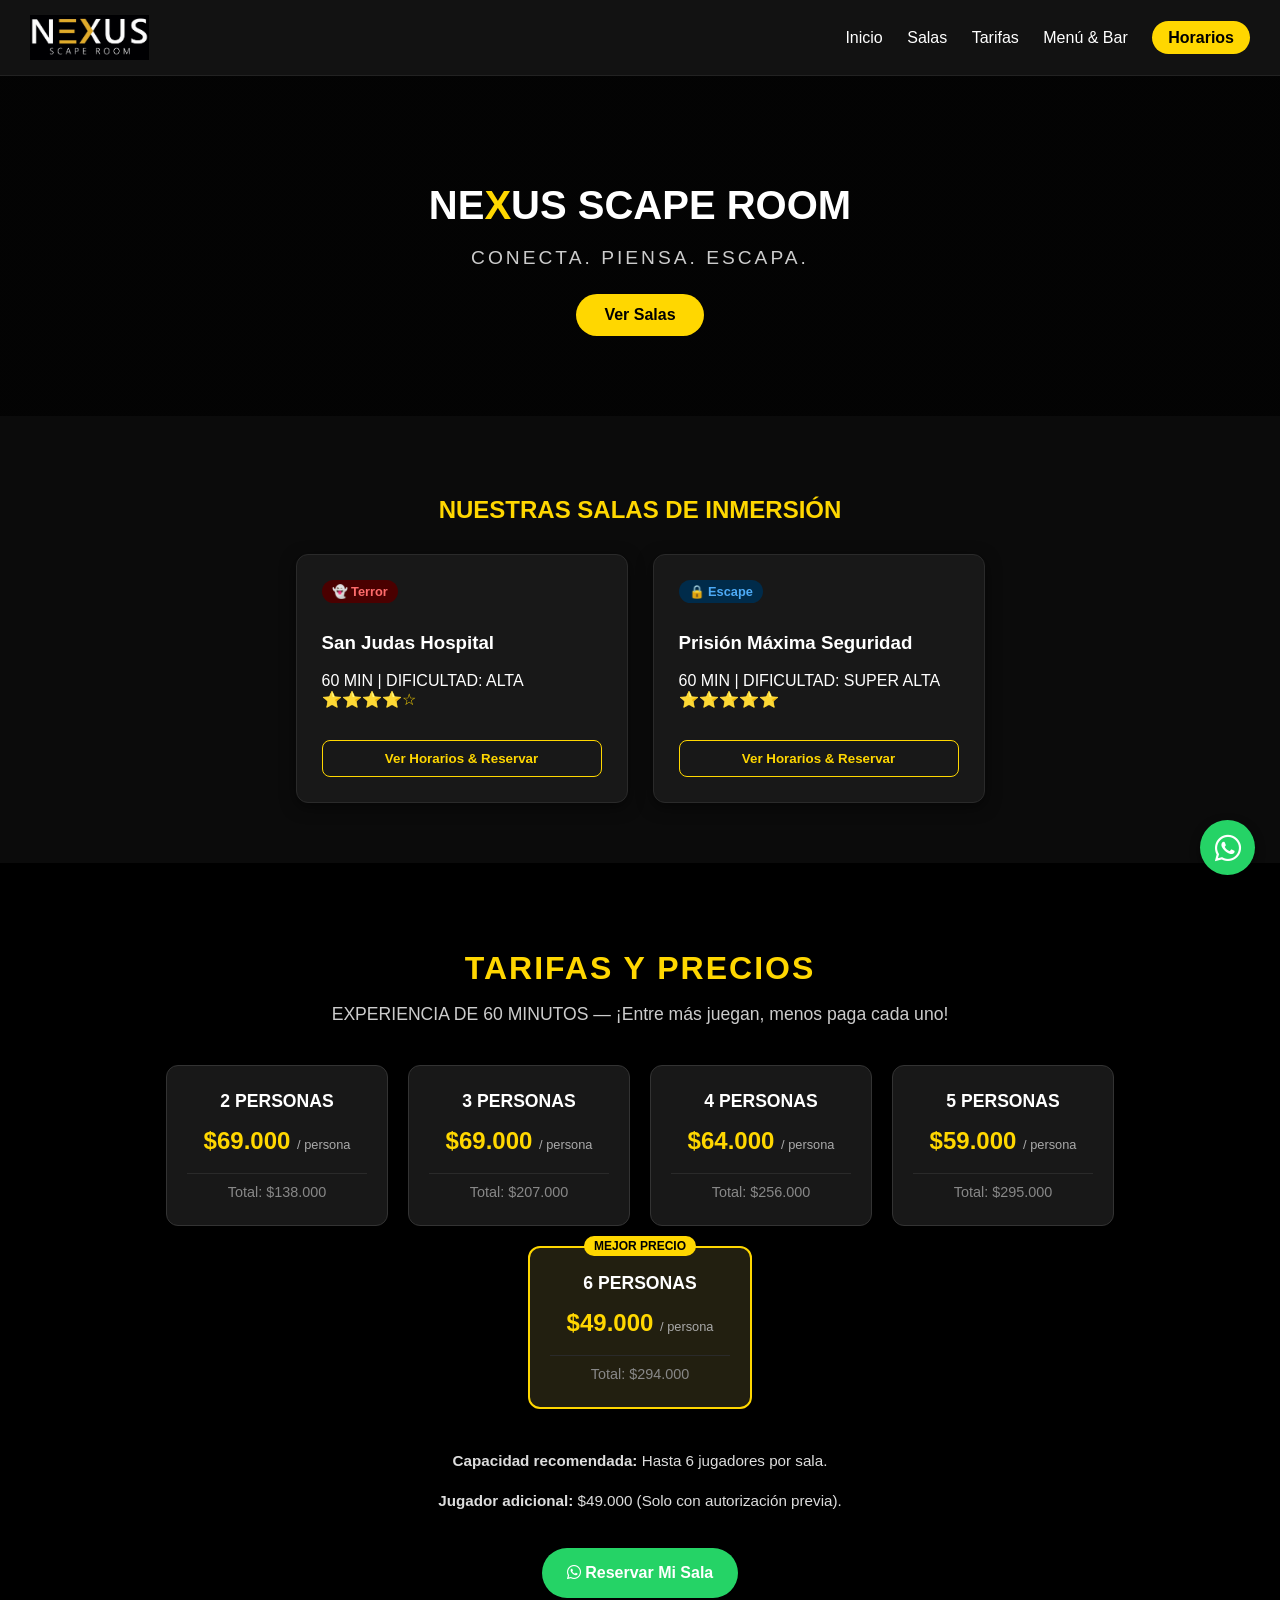
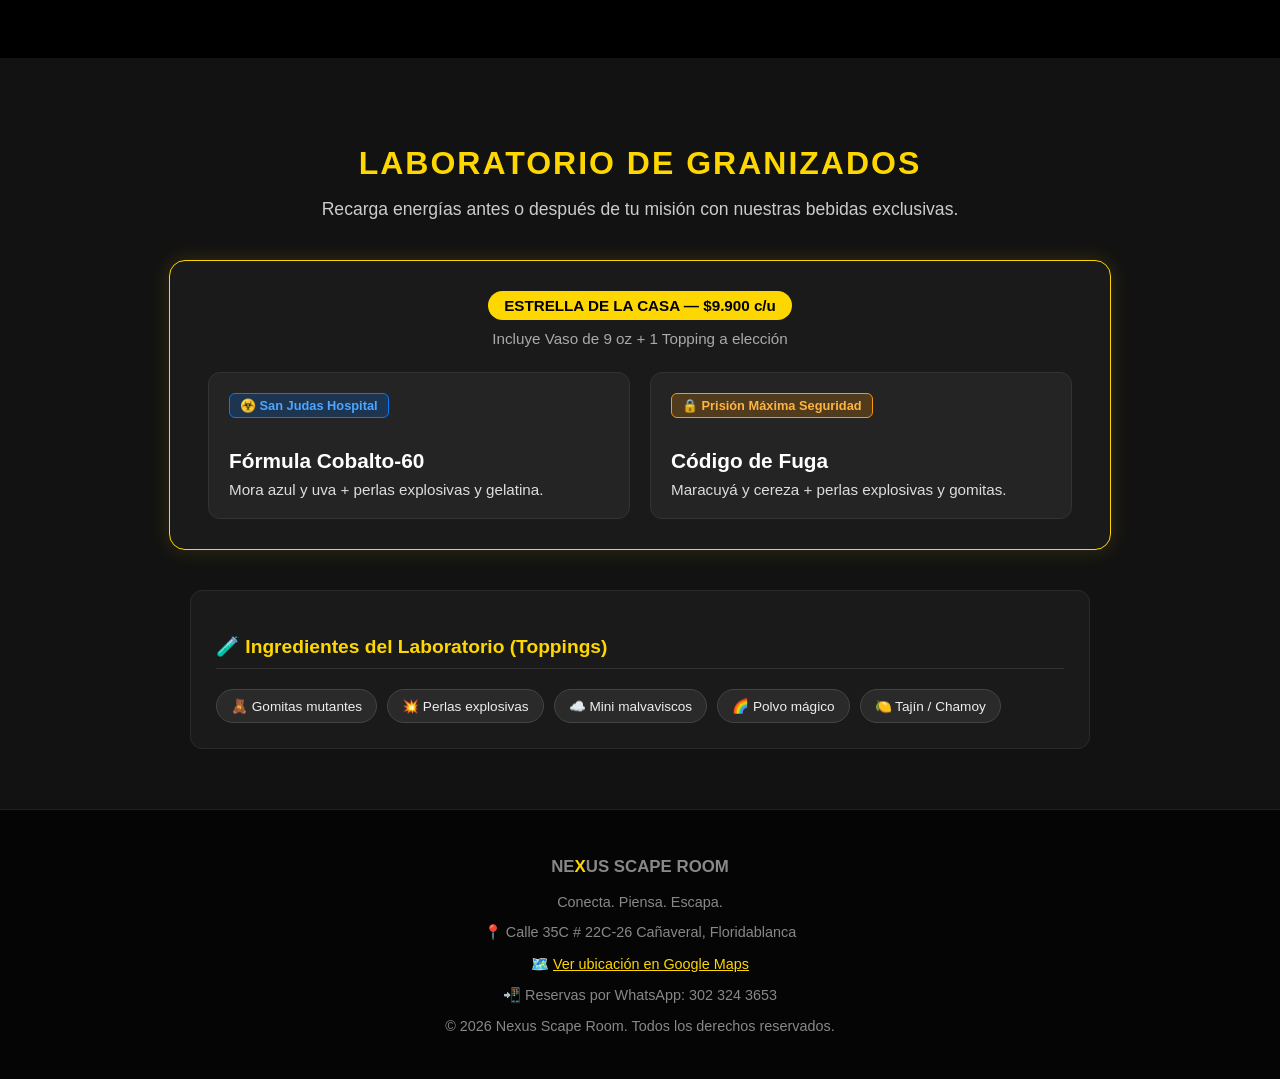
==== index.html @ a8952c02 "Update index.html" ====
<!DOCTYPE html>
<html lang="es">
<head>
    <meta charset="UTF-8">
    <meta name="viewport" content="width=device-width, initial-scale=1.0">
    <title>NEXUS SCAPE ROOM</title>
    <link rel="stylesheet" href="style.css">
    <!-- Cargar íconos de Font Awesome -->
    <link rel="stylesheet" href="https://cdnjs.cloudflare.com/ajax/libs/font-awesome/6.4.0/css/all.min.css">
</head>
<body>

 <!-- Menú superior -->
    <header class="navbar">
        <div class="logo">
            <img src="logo.jpeg" alt="Nexus Scape Room" style="height: 45px; vertical-align: middle;">
        </div>
        <nav>
        <nav>
            <a href="#">Inicio</a>
            <a href="#salas">Salas</a>
            <a href="#tarifas">Tarifas</a>
            <a href="#bar">Menú & Bar</a>
            <a href="#" class="btn-reserva" id="open-schedules-btn">Horarios</a>
        </nav>
    </header>

    <!-- Banner Principal (Hero) -->
    <main class="hero">
        <h1>NE<span class="gold">X</span>US SCAPE ROOM</h1>
        <p>CONECTA. PIENSA. ESCAPA.</p>
        <button id="hero-btn">Ver Salas</button>
    </main>

    <!-- 1. SECCIÓN DE SALAS DE ESCAPE -->
    <section class="rooms-section" id="salas">
        <h2>NUESTRAS SALAS DE INMERSIÓN</h2>
        <div class="rooms-grid">
            <div class="room-card">
                <span class="room-tag terror">👻 Terror</span>
                <h3>San Judas Hospital</h3>
                <p>60 MIN | DIFICULTAD: ALTA <span style="color: #FFD700;">⭐⭐⭐⭐☆</span></p>
                <button class="btn-card open-modal">Ver Horarios & Reservar</button>
            </div>
            <div class="room-card">
                <span class="room-tag bank">🔒 Escape</span>
                <h3>Prisión Máxima Seguridad</h3>
                <p>60 MIN | DIFICULTAD: SUPER ALTA <span style="color: #FFD700;">⭐⭐⭐⭐⭐</span></p>
                <button class="btn-card open-modal">Ver Horarios & Reservar</button>
            </div>
        </div>
    </section>

    <!-- 2. SECCIÓN TARIFAS EN CUADROS -->
    <section class="pricing-section" id="tarifas">
        <h2>TARIFAS Y PRECIOS</h2>
        <p class="section-subtitle">EXPERIENCIA DE 60 MINUTOS — ¡Entre más juegan, menos paga cada uno!</p>

        <div class="pricing-container">
            <div class="pricing-card">
                <div class="pricing-group">2 PERSONAS</div>
                <div class="pricing-price">$69.000 <small>/ persona</small></div>
                <div class="pricing-total">Total: $138.000</div>
            </div>
            <div class="pricing-card">
                <div class="pricing-group">3 PERSONAS</div>
                <div class="pricing-price">$69.000 <small>/ persona</small></div>
                <div class="pricing-total">Total: $207.000</div>
            </div>
            <div class="pricing-card">
                <div class="pricing-group">4 PERSONAS</div>
                <div class="pricing-price">$64.000 <small>/ persona</small></div>
                <div class="pricing-total">Total: $256.000</div>
            </div>
            <div class="pricing-card">
                <div class="pricing-group">5 PERSONAS</div>
                <div class="pricing-price">$59.000 <small>/ persona</small></div>
                <div class="pricing-total">Total: $295.000</div>
            </div>
            <div class="pricing-card featured">
                <span class="best-price-badge">MEJOR PRECIO</span>
                <div class="pricing-group">6 PERSONAS</div>
                <div class="pricing-price">$49.000 <small>/ persona</small></div>
                <div class="pricing-total">Total: $294.000</div>
            </div>
        </div>

        <div class="pricing-note">
            <p><strong>Capacidad recomendada:</strong> Hasta 6 jugadores por sala.</p>
            <p><strong>Jugador adicional:</strong> $49.000 (Solo con autorización previa).</p>
            <a href="https://wa.me/573023243653?text=¡Hola!%20Quiero%20consultar%20disponibilidad%20para%20reservar%20una%20sala." class="btn-reserva-directa" target="_blank">
                <i class="fa-brands fa-whatsapp"></i> Reservar Mi Sala
            </a>
        </div>
    </section>

    <!-- 3. SECCIÓN LABORATORIO DE GRANIZADOS -->
    <section id="bar" class="bar-section">
        <h2>LABORATORIO DE GRANIZADOS</h2>
        <p class="bar-subtitle">Recarga energías antes o después de tu misión con nuestras bebidas exclusivas.</p>

        <div class="slushie-highlight">
            <span class="badge">ESTRELLA DE LA CASA — $9.900 c/u</span>
            <p class="slushie-info">Incluye Vaso de 9 oz + 1 Topping a elección</p>

            <div class="slushie-grid">
                <div class="slushie-card">
                    <span class="slushie-tag cobalto">☣️ San Judas Hospital</span>
                    <h3>Fórmula Cobalto-60</h3>
                    <p class="slushie-flavor">Mora azul y uva + perlas explosivas y gelatina.</p>
                </div>
                <div class="slushie-card">
                    <span class="slushie-tag fuga">🔒 Prisión Máxima Seguridad</span>
                    <h3>Código de Fuga</h3>
                    <p class="slushie-flavor">Maracuyá y cereza + perlas explosivas y gomitas.</p>
                </div>
            </div>
        </div>

        <div class="bar-grid">
            <div class="menu-card">
                <h3>🧪 Ingredientes del Laboratorio (Toppings)</h3>
                <div class="toppings-tags">
                    <span>🧸 Gomitas mutantes</span>
                    <span>💥 Perlas explosivas</span>
                    <span>☁️ Mini malvaviscos</span>
                    <span>🌈 Polvo mágico</span>
                    <span>🍋 Tajín / Chamoy</span>
                </div>
            </div>
        </div>
    </section>

    <!-- Pie de página -->
    <footer class="footer">
        <div class="footer-content">
            <h3>NE<span class="gold">X</span>US SCAPE ROOM</h3>
            <p>Conecta. Piensa. Escapa.</p>
            <div class="footer-info">
                <p>📍 Calle 35C # 22C-26 Cañaveral, Floridablanca</p>
                <p>🗺️ <a href="https://maps.google.com/?q=Calle+35C+%23+22C-26+Cañaveral+Floridablanca" target="_blank" style="color: #FFD700; text-decoration: underline;">Ver ubicación en Google Maps</a></p>
                <p>📲 Reservas por WhatsApp: 302 324 3653</p>
            </div>
            <p class="copyright">&copy; 2026 Nexus Scape Room. Todos los derechos reservados.</p>
        </div>
    </footer>

    <!-- Ventana Flotante (Modal de Horarios) -->
    <div class="modal-overlay" id="schedules-modal">
        <div class="modal-container">
            <button class="modal-close" id="close-modal-btn">&times;</button>
            <h2>⏰ HORARIOS Y RESERVAS</h2>
            <p class="modal-subtitle">Reserva tu turno previa disponibilidad (Llega 15 min antes)</p>

            <div class="customer-service-box">
                <h4>💬 Horario de Atención en WhatsApp y Redes (Para Agendar)</h4>
                <p><strong>Lunes a Viernes:</strong> 8:00 a.m. - 12:00 p.m. | 2:00 p.m. - 6:00 p.m.</p>
                <p><strong>Sábados:</strong> 9:00 a.m. - 2:00 p.m.</p>
            </div>

            <h3 class="game-schedules-title">🎮 Franjas de Juego Disponibles</h3>
            <div class="schedules-grid">
                <div class="day-card">
                    <h4>Viernes</h4>
                    <ul>
                        <li>2:00 P. M.</li>
                        <li>3:30 P. M.</li>
                        <li>5:00 P. M.</li>
                        <li>6:30 P. M.</li>
                        <li>8:00 P. M.</li>
                    </ul>
                </div>

                <div class="day-card highlight-day">
                    <h4>Sábados, Domingos y Festivos</h4>
                    <ul>
                        <li>10:00 A. M.</li>
                        <li>11:30 A. M.</li>
                        <li>1:00 P. M.</li>
                        <li>2:30 P. M.</li>
                        <li>4:00 P. M.</li>
                        <li>5:30 P. M.</li>
                        <li>7:00 P. M.</li>
                        <li>8:30 P. M.</li>
                    </ul>
                </div>
            </div>

            <a href="https://wa.me/573023243653?text=¡Hola!%20Quiero%20consultar%20disponibilidad%20para%20reservar%20un%20horario%20en%20Nexus%20Scape%20Room." 
               class="modal-btn-whatsapp" target="_blank">
                <i class="fa-brands fa-whatsapp"></i> Reservar Turno por WhatsApp
            </a>
        </div>
    </div>

    <!-- Botón Flotante de WhatsApp -->
    <a href="https://wa.me/573023243653?text=¡Hola!%20Quiero%20más%20información%20para%20reservar%20una%20sala%20en%20Nexus%20Scape%20Room." 
       class="whatsapp-btn" 
       target="_blank" 
       rel="noopener noreferrer"
       title="¡Contáctanos por WhatsApp!">
        <i class="fa-brands fa-whatsapp"></i>
    </a>

    <!-- Lógica de interacciones -->
    <script>
        document.addEventListener('DOMContentLoaded', function() {
            var modal = document.getElementById('schedules-modal');
            var openBtn = document.getElementById('open-schedules-btn');
            var heroBtn = document.getElementById('hero-btn');
            var closeBtn = document.getElementById('close-modal-btn');
            var roomButtons = document.querySelectorAll('.open-modal');

            if (openBtn) {
                openBtn.addEventListener('click', function(e) {
                    e.preventDefault();
                    modal.classList.add('active');
                });
            }

            roomButtons.forEach(function(btn) {
                btn.addEventListener('click', function(e) {
                    e.preventDefault();
                    modal.classList.add('active');
                });
            });

            if (heroBtn) {
                heroBtn.addEventListener('click', function() {
                    var roomsSection = document.getElementById('salas');
                    if (roomsSection) {
                        roomsSection.scrollIntoView({ behavior: 'smooth' });
                    }
                });
            }

            if (closeBtn) {
                closeBtn.addEventListener('click', function() {
                    modal.classList.remove('active');
                });
            }

            window.addEventListener('click', function(e) {
                if (e.target === modal) {
                    modal.classList.remove('active');
                }
            });
        });
    </script>
</body>
</html>
---- style.css ----
/* ==========================================
   ESTILOS GENERALES Y NAVEGACIÓN
   ========================================== */
body {
    margin: 0;
    font-family: 'Segoe UI', Tahoma, Geneva, Verdana, sans-serif;
    background-color: #0b0b0b;
    color: #ffffff;
}

.navbar {
    display: flex;
    justify-content: space-between;
    align-items: center;
    padding: 15px 30px;
    background-color: #121212;
    border-bottom: 1px solid #222222;
}

.logo {
    font-size: 1.5rem;
    font-weight: bold;
    letter-spacing: 2px;
}

.gold {
    color: #FFD700;
}

.navbar nav a {
    color: #ffffff;
    text-decoration: none;
    margin-left: 20px;
    font-weight: 500;
    transition: color 0.3s;
}

.navbar nav a:hover {
    color: #FFD700;
}

.btn-reserva {
    background-color: #FFD700;
    color: #000000 !important;
    padding: 8px 16px;
    border-radius: 20px;
    font-weight: bold !important;
}

.hero {
    text-align: center;
    padding: 80px 20px;
    background: linear-gradient(rgba(0,0,0,0.8), rgba(0,0,0,0.8)), #111111;
}

.hero h1 {
    font-size: 2.5rem;
    margin-bottom: 10px;
}

.hero p {
    font-size: 1.2rem;
    color: #cccccc;
    letter-spacing: 3px;
    margin-bottom: 25px;
}

.hero button {
    background-color: #FFD700;
    color: #000;
    border: none;
    padding: 12px 28px;
    font-size: 1rem;
    font-weight: bold;
    border-radius: 25px;
    cursor: pointer;
}

/* ==========================================
   ESTILOS SECCIÓN SALAS
   ========================================== */
.rooms-section {
    padding: 60px 20px;
    text-align: center;
    background-color: #0b0b0b;
}

.rooms-section h2 {
    color: #FFD700;
    margin-bottom: 30px;
}

.rooms-grid {
    display: flex;
    flex-wrap: wrap;
    justify-content: center;
    gap: 25px;
}

.room-card {
    background: #181818;
    border: 1px solid #2a2a2a;
    border-radius: 12px;
    padding: 25px;
    width: 280px;
    text-align: left;
    box-shadow: 0 4px 15px rgba(0,0,0,0.5);
}

.room-tag {
    display: inline-block;
    padding: 4px 10px;
    border-radius: 12px;
    font-size: 0.8rem;
    font-weight: bold;
    margin-bottom: 10px;
}

.room-tag.terror { background: #4a0000; color: #ff6b6b; }
.room-tag.bank { background: #002b4a; color: #4dabf7; }

.btn-card {
    background: transparent;
    border: 1px solid #FFD700;
    color: #FFD700;
    width: 100%;
    padding: 10px;
    border-radius: 8px;
    cursor: pointer;
    font-weight: bold;
    margin-top: 15px;
}

.btn-card:hover {
    background: #FFD700;
    color: #000;
}

/* ==========================================
   ESTILOS SECCIÓN TARIFAS Y PRECIOS
   ========================================== */
.pricing-section {
    padding: 60px 20px;
    background-color: #000000;
    text-align: center;
    color: #ffffff;
}

.pricing-section h2 {
    font-size: 2rem;
    color: #FFD700;
    margin-bottom: 10px;
    letter-spacing: 2px;
}

.section-subtitle {
    font-size: 1.1rem;
    color: #cccccc;
    margin-bottom: 40px;
}

.pricing-container {
    display: flex;
    flex-wrap: wrap;
    justify-content: center;
    gap: 20px;
    max-width: 1100px;
    margin: 0 auto;
}

.pricing-card {
    background: #181818;
    border: 1px solid #333333;
    border-radius: 12px;
    padding: 25px 20px;
    width: 180px;
    box-shadow: 0 4px 15px rgba(0,0,0,0.5);
    transition: transform 0.3s ease, border-color 0.3s ease;
    display: flex;
    flex-direction: column;
    justify-content: space-between;
    position: relative;
}

.pricing-card:hover {
    transform: translateY(-5px);
    border-color: #FFD700;
}

.pricing-card.featured {
    border: 2px solid #FFD700;
    background: #221f10;
}

.best-price-badge {
    position: absolute;
    top: -12px;
    left: 50%;
    transform: translateX(-50%);
    background: #FFD700;
    color: #000000;
    font-size: 0.75rem;
    font-weight: bold;
    padding: 3px 10px;
    border-radius: 20px;
    text-transform: uppercase;
    white-space: nowrap;
}

.pricing-group {
    font-size: 1.1rem;
    font-weight: bold;
    color: #ffffff;
    margin-bottom: 15px;
}

.pricing-price {
    font-size: 1.5rem;
    font-weight: bold;
    color: #FFD700;
    margin-bottom: 8px;
}

.pricing-price small {
    font-size: 0.8rem;
    color: #aaaaaa;
    font-weight: normal;
}

.pricing-total {
    font-size: 0.9rem;
    color: #888888;
    border-top: 1px solid #2a2a2a;
    padding-top: 10px;
    margin-top: 10px;
}

.pricing-note {
    margin-top: 40px;
    font-size: 0.95rem;
    color: #dddddd;
    line-height: 1.6;
}

.btn-reserva-directa {
    display: inline-block;
    margin-top: 20px;
    background-color: #25D366;
    color: #ffffff;
    padding: 12px 25px;
    border-radius: 30px;
    text-decoration: none;
    font-weight: bold;
    font-size: 1rem;
}

/* ==========================================
   ESTILOS MENÚ Y BAR (SOLO GRANIZADOS)
   ========================================== */
.bar-section {
    padding: 60px 20px;
    background-color: #121212;
    text-align: center;
    color: #ffffff;
}

.bar-section h2 {
    font-size: 2rem;
    color: #FFD700;
    margin-bottom: 10px;
    letter-spacing: 2px;
}

.bar-subtitle {
    font-size: 1.1rem;
    color: #cccccc;
    margin-bottom: 40px;
}

.slushie-highlight {
    background: #1a1a1a;
    border: 1px solid #FFD700;
    border-radius: 16px;
    padding: 30px 20px;
    max-width: 900px;
    margin: 0 auto 40px auto;
    box-shadow: 0 0 20px rgba(255, 215, 0, 0.15);
}

.slushie-highlight .badge {
    background-color: #FFD700;
    color: #000000;
    font-weight: bold;
    padding: 6px 16px;
    border-radius: 20px;
    font-size: 0.95rem;
    display: inline-block;
}

.slushie-info {
    color: #aaaaaa;
    margin: 10px 0 25px 0;
    font-size: 0.95rem;
}

.slushie-grid {
    display: flex;
    flex-wrap: wrap;
    justify-content: center;
    gap: 20px;
}

.slushie-card {
    background: #242424;
    border: 1px solid #333333;
    border-radius: 12px;
    padding: 20px;
    flex: 1 1 280px;
    max-width: 380px;
    text-align: left;
}

.slushie-tag {
    display: inline-block;
    padding: 4px 10px;
    border-radius: 6px;
    font-size: 0.8rem;
    font-weight: bold;
    margin-bottom: 10px;
}

.slushie-tag.cobalto {
    background-color: rgba(0, 122, 255, 0.2);
    color: #4da6ff;
    border: 1px solid #007aff;
}

.slushie-tag.fuga {
    background-color: rgba(255, 149, 0, 0.2);
    color: #ffb340;
    border: 1px solid #ff9500;
}

.slushie-card h3 {
    color: #ffffff;
    font-size: 1.3rem;
    margin-bottom: 8px;
}

.slushie-flavor {
    color: #dddddd;
    font-size: 0.95rem;
    margin: 0;
}

.bar-grid {
    display: flex;
    flex-wrap: wrap;
    justify-content: center;
    gap: 25px;
    max-width: 900px;
    margin: 0 auto;
}

.menu-card {
    background: #1a1a1a;
    border: 1px solid #2a2a2a;
    border-radius: 12px;
    padding: 25px;
    flex: 1 1 380px;
    text-align: left;
}

.menu-card h3 {
    color: #FFD700;
    font-size: 1.2rem;
    margin-bottom: 20px;
    border-bottom: 1px solid #333333;
    padding-bottom: 10px;
}

.toppings-tags {
    display: flex;
    flex-wrap: wrap;
    gap: 10px;
}

.toppings-tags span {
    background: #2a2a2a;
    border: 1px solid #444444;
    color: #eeeeee;
    padding: 8px 14px;
    border-radius: 20px;
    font-size: 0.85rem;
}

/* ==========================================
   MODAL, WHATSAPP Y FOOTER
   ========================================== */
.whatsapp-btn {
    position: fixed;
    bottom: 25px;
    right: 25px;
    background-color: #25D366;
    color: white;
    width: 55px;
    height: 55px;
    border-radius: 50%;
    display: flex;
    align-items: center;
    justify-content: center;
    font-size: 30px;
    box-shadow: 0 4px 10px rgba(0,0,0,0.5);
    text-decoration: none;
    z-index: 99;
}

.modal-overlay {
    position: fixed;
    top: 0; left: 0; width: 100%; height: 100%;
    background: rgba(0,0,0,0.85);
    display: none;
    justify-content: center;
    align-items: center;
    z-index: 1000;
}

.modal-overlay.active { display: flex; }

.modal-container {
    background: #181818;
    border: 1px solid #FFD700;
    border-radius: 16px;
    padding: 30px;
    max-width: 600px;
    width: 90%;
    position: relative;
    max-height: 85vh;
    overflow-y: auto;
    color: #ffffff;
}

.modal-close {
    position: absolute;
    top: 15px; right: 20px;
    background: none; border: none;
    color: white; font-size: 28px; cursor: pointer;
}

.customer-service-box {
    background: #222;
    padding: 15px;
    border-radius: 8px;
    margin: 15px 0;
    text-align: left;
    font-size: 0.9rem;
}

.schedules-grid {
    display: flex;
    gap: 15px;
    flex-wrap: wrap;
    margin: 20px 0;
}

.day-card {
    background: #222;
    padding: 15px;
    border-radius: 8px;
    flex: 1 1 200px;
    text-align: left;
}

.day-card.highlight-day { border: 1px solid #FFD700; }
.day-card ul { list-style: none; padding: 0; }
.day-card ul li { padding: 4px 0; border-bottom: 1px solid #333; font-size: 0.9rem; }

.modal-btn-whatsapp {
    display: block;
    background: #25D366;
    color: white;
    text-align: center;
    padding: 12px;
    border-radius: 25px;
    text-decoration: none;
    font-weight: bold;
    margin-top: 20px;
}

.footer {
    padding: 30px 20px;
    background: #050505;
    text-align: center;
    border-top: 1px solid #1f1f1f;
    font-size: 0.9rem;
    color: #888888;
}
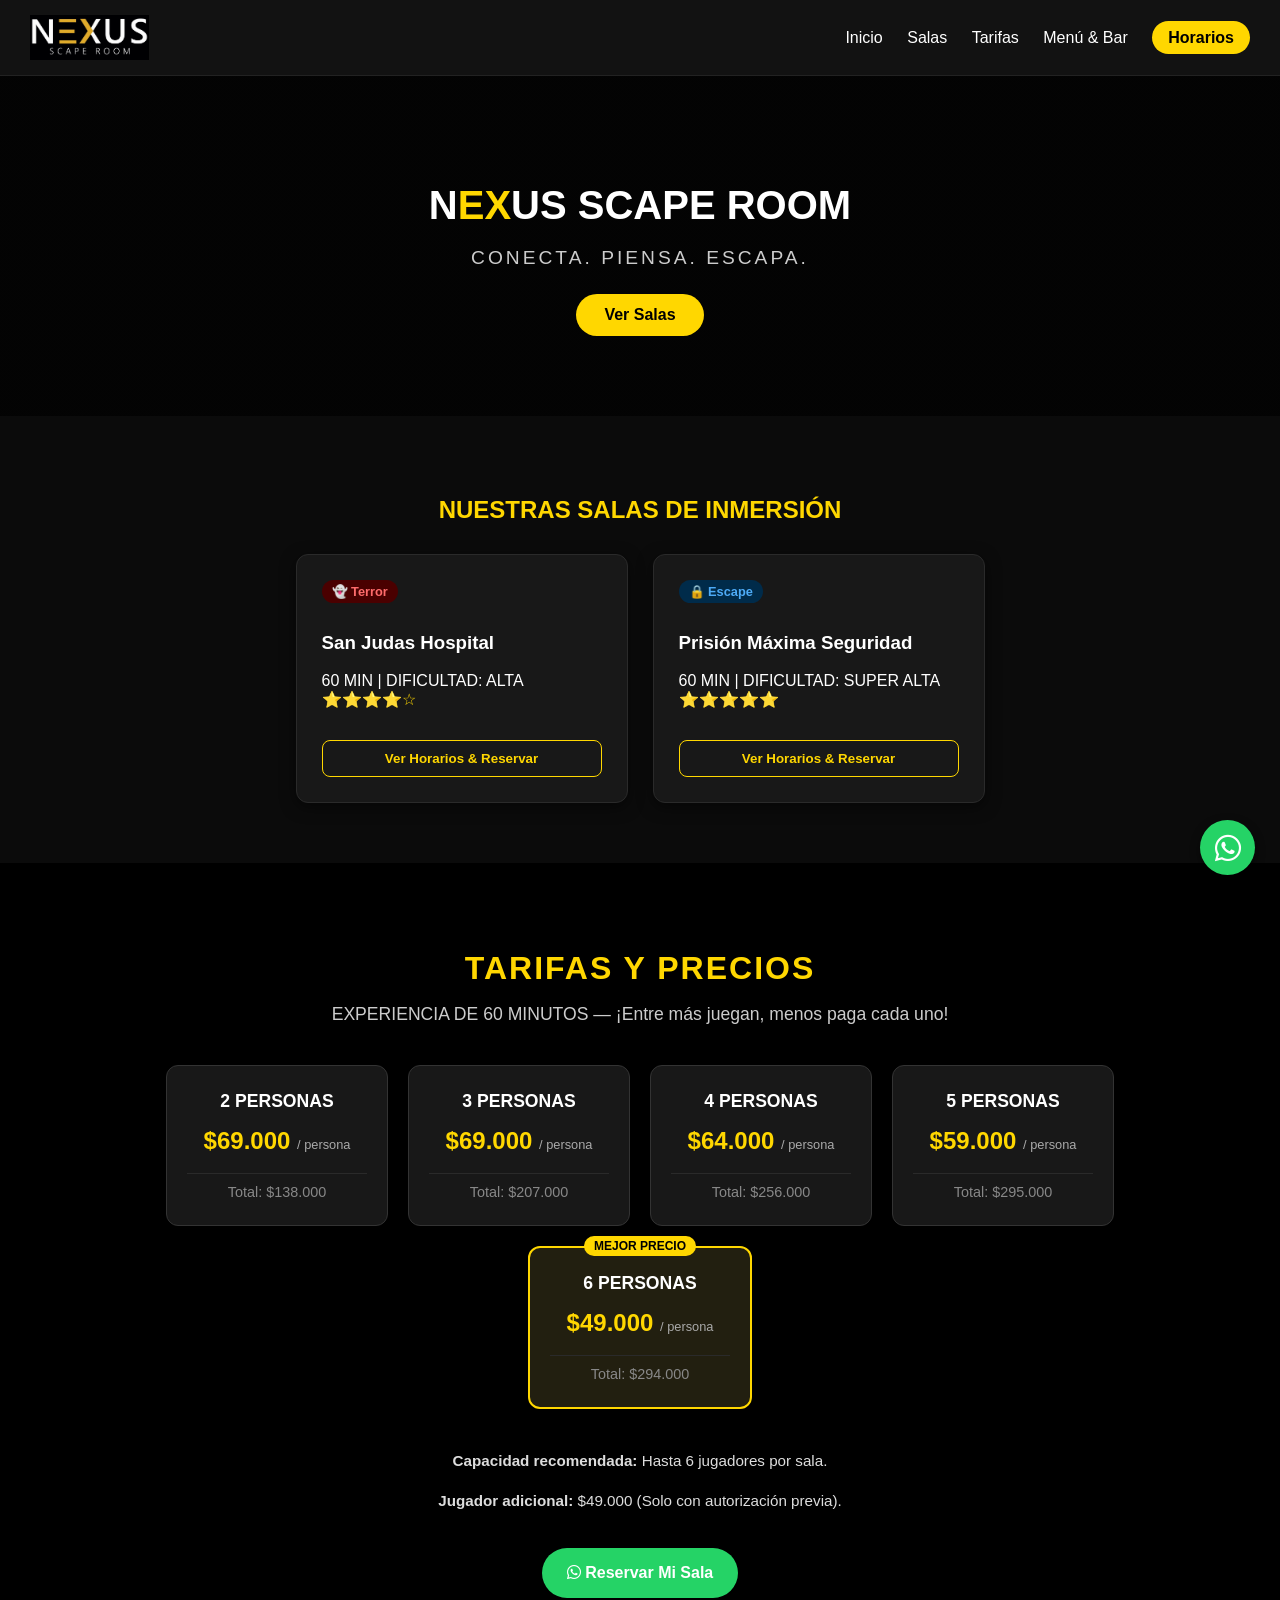
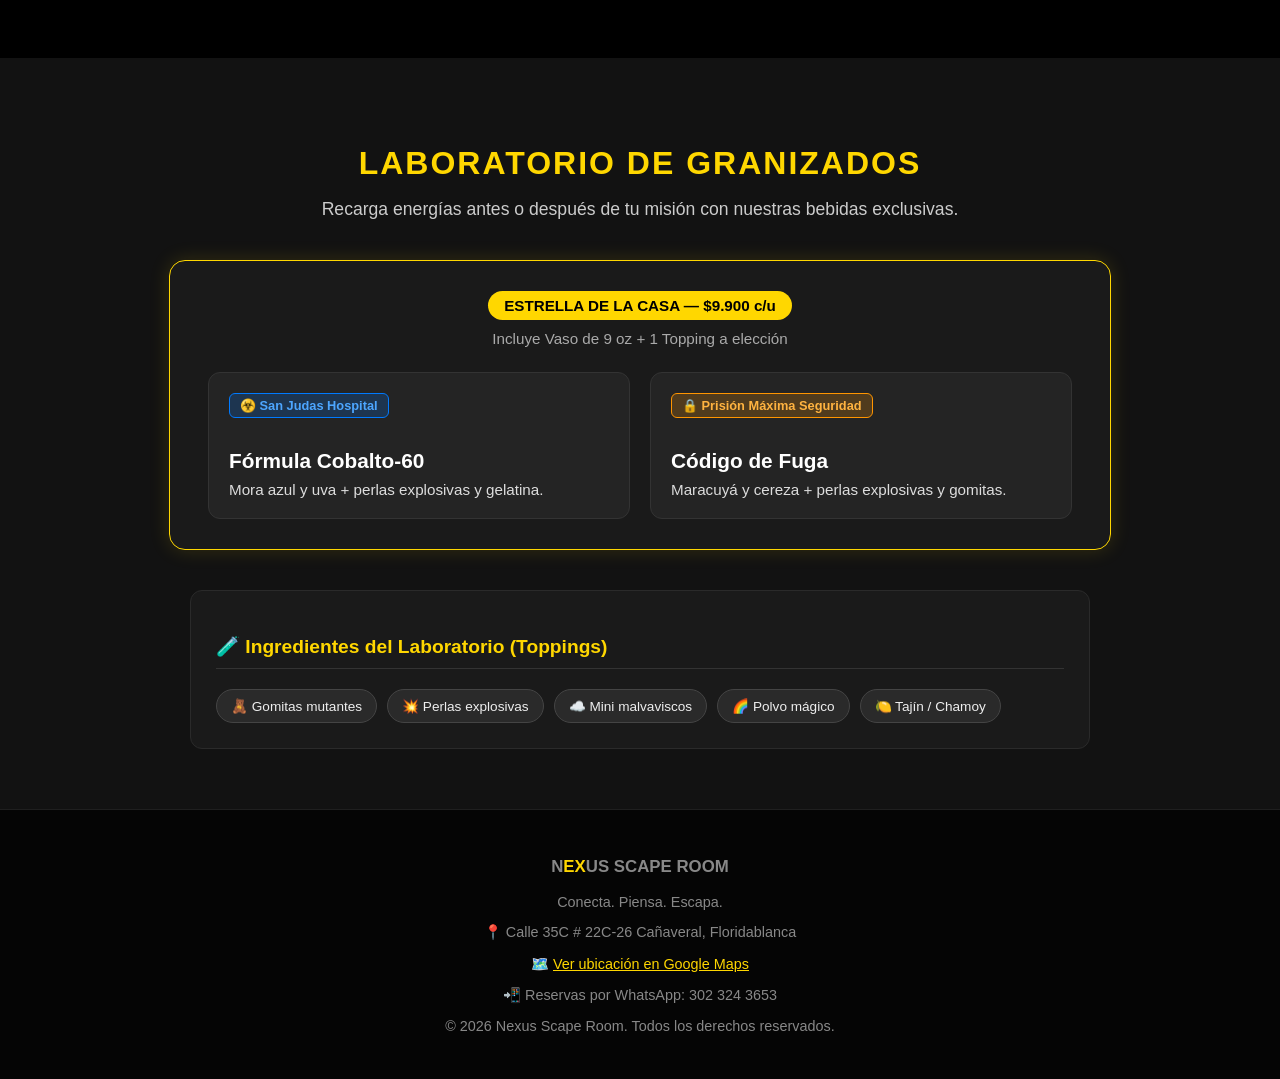
==== commit 27012089: "Update index.html" ====
--- a/index.html
+++ b/index.html
@@ -10,12 +10,11 @@
 </head>
 <body>
 
- <!-- Menú superior -->
+    <!-- Menú superior -->
     <header class="navbar">
         <div class="logo">
             <img src="logo.jpeg" alt="Nexus Scape Room" style="height: 45px; vertical-align: middle;">
         </div>
-        <nav>
         <nav>
             <a href="#">Inicio</a>
             <a href="#salas">Salas</a>
@@ -27,7 +26,7 @@
 
     <!-- Banner Principal (Hero) -->
     <main class="hero">
-        <h1>NE<span class="gold">X</span>US SCAPE ROOM</h1>
+        <h1>N<span class="gold">EX</span>US SCAPE ROOM</h1>
         <p>CONECTA. PIENSA. ESCAPA.</p>
         <button id="hero-btn">Ver Salas</button>
     </main>
@@ -134,7 +133,7 @@
     <!-- Pie de página -->
     <footer class="footer">
         <div class="footer-content">
-            <h3>NE<span class="gold">X</span>US SCAPE ROOM</h3>
+            <h3>N<span class="gold">EX</span>US SCAPE ROOM</h3>
             <p>Conecta. Piensa. Escapa.</p>
             <div class="footer-info">
                 <p>📍 Calle 35C # 22C-26 Cañaveral, Floridablanca</p>
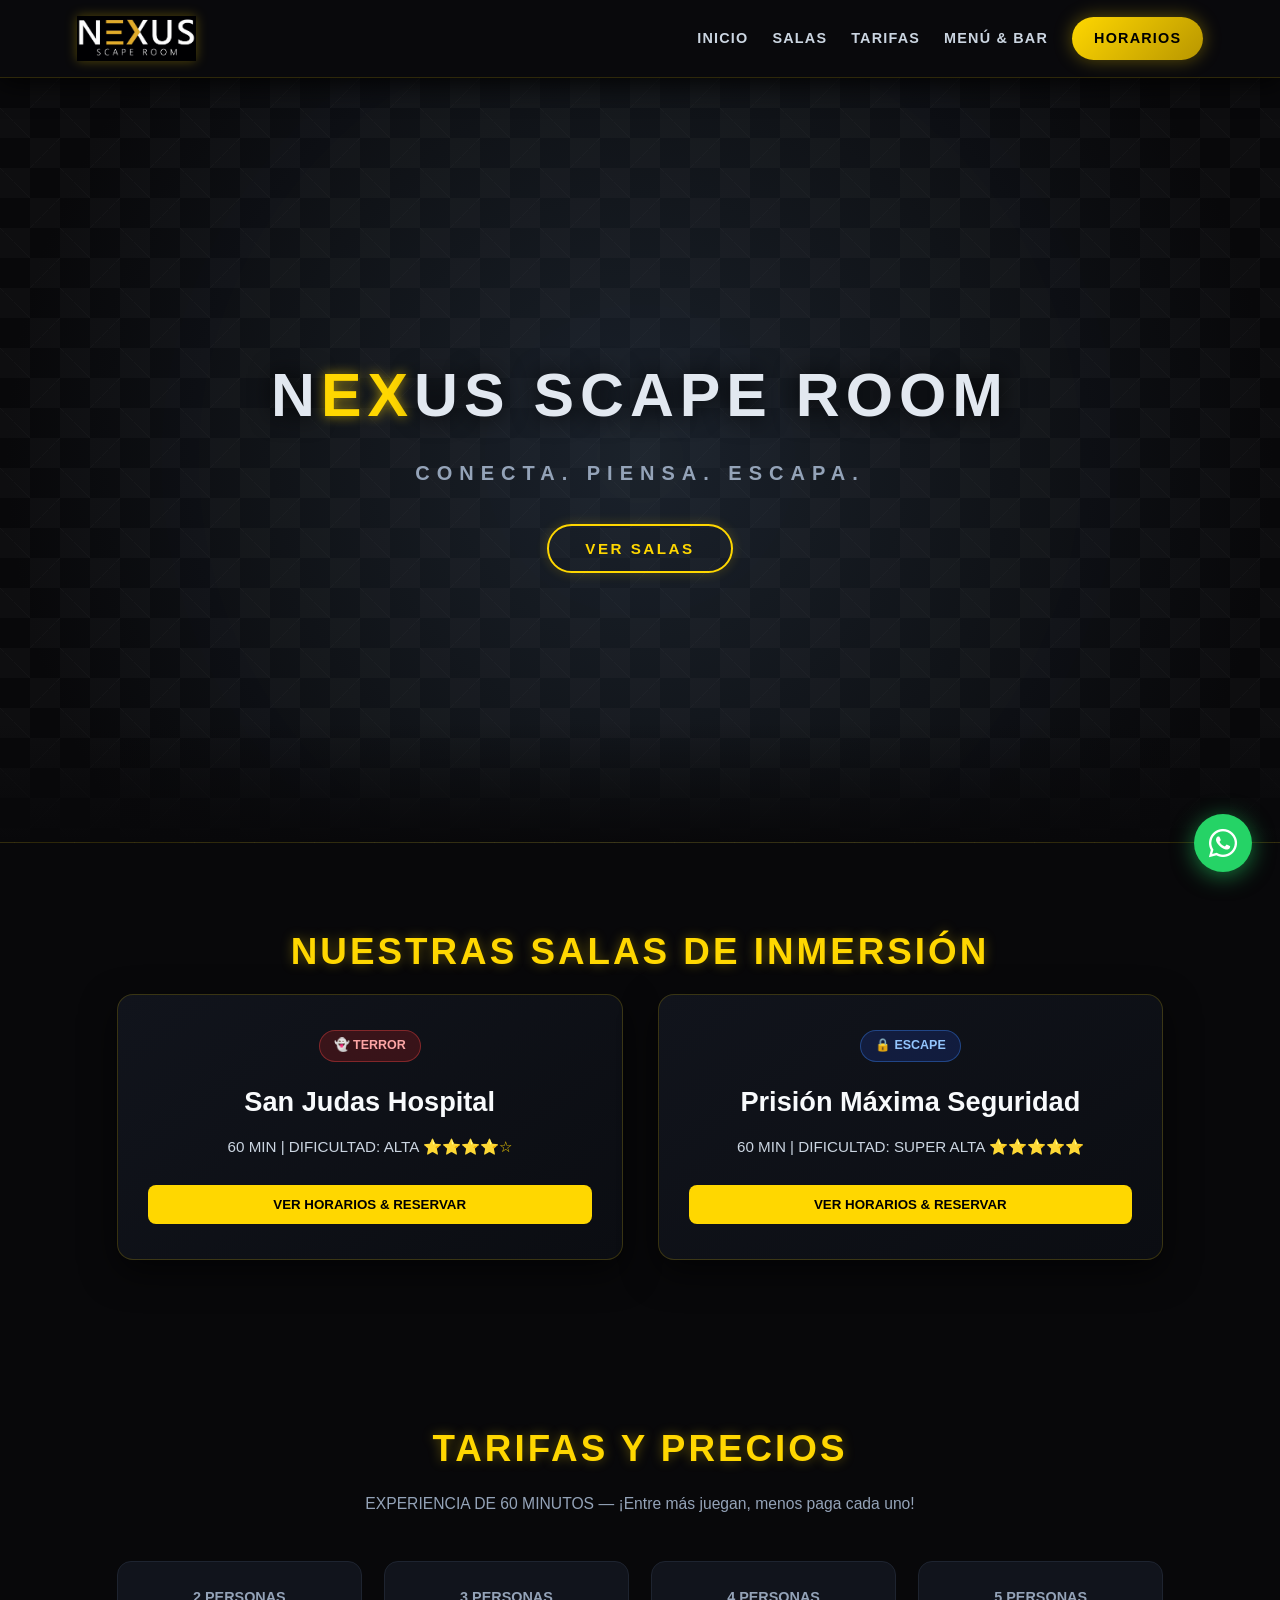
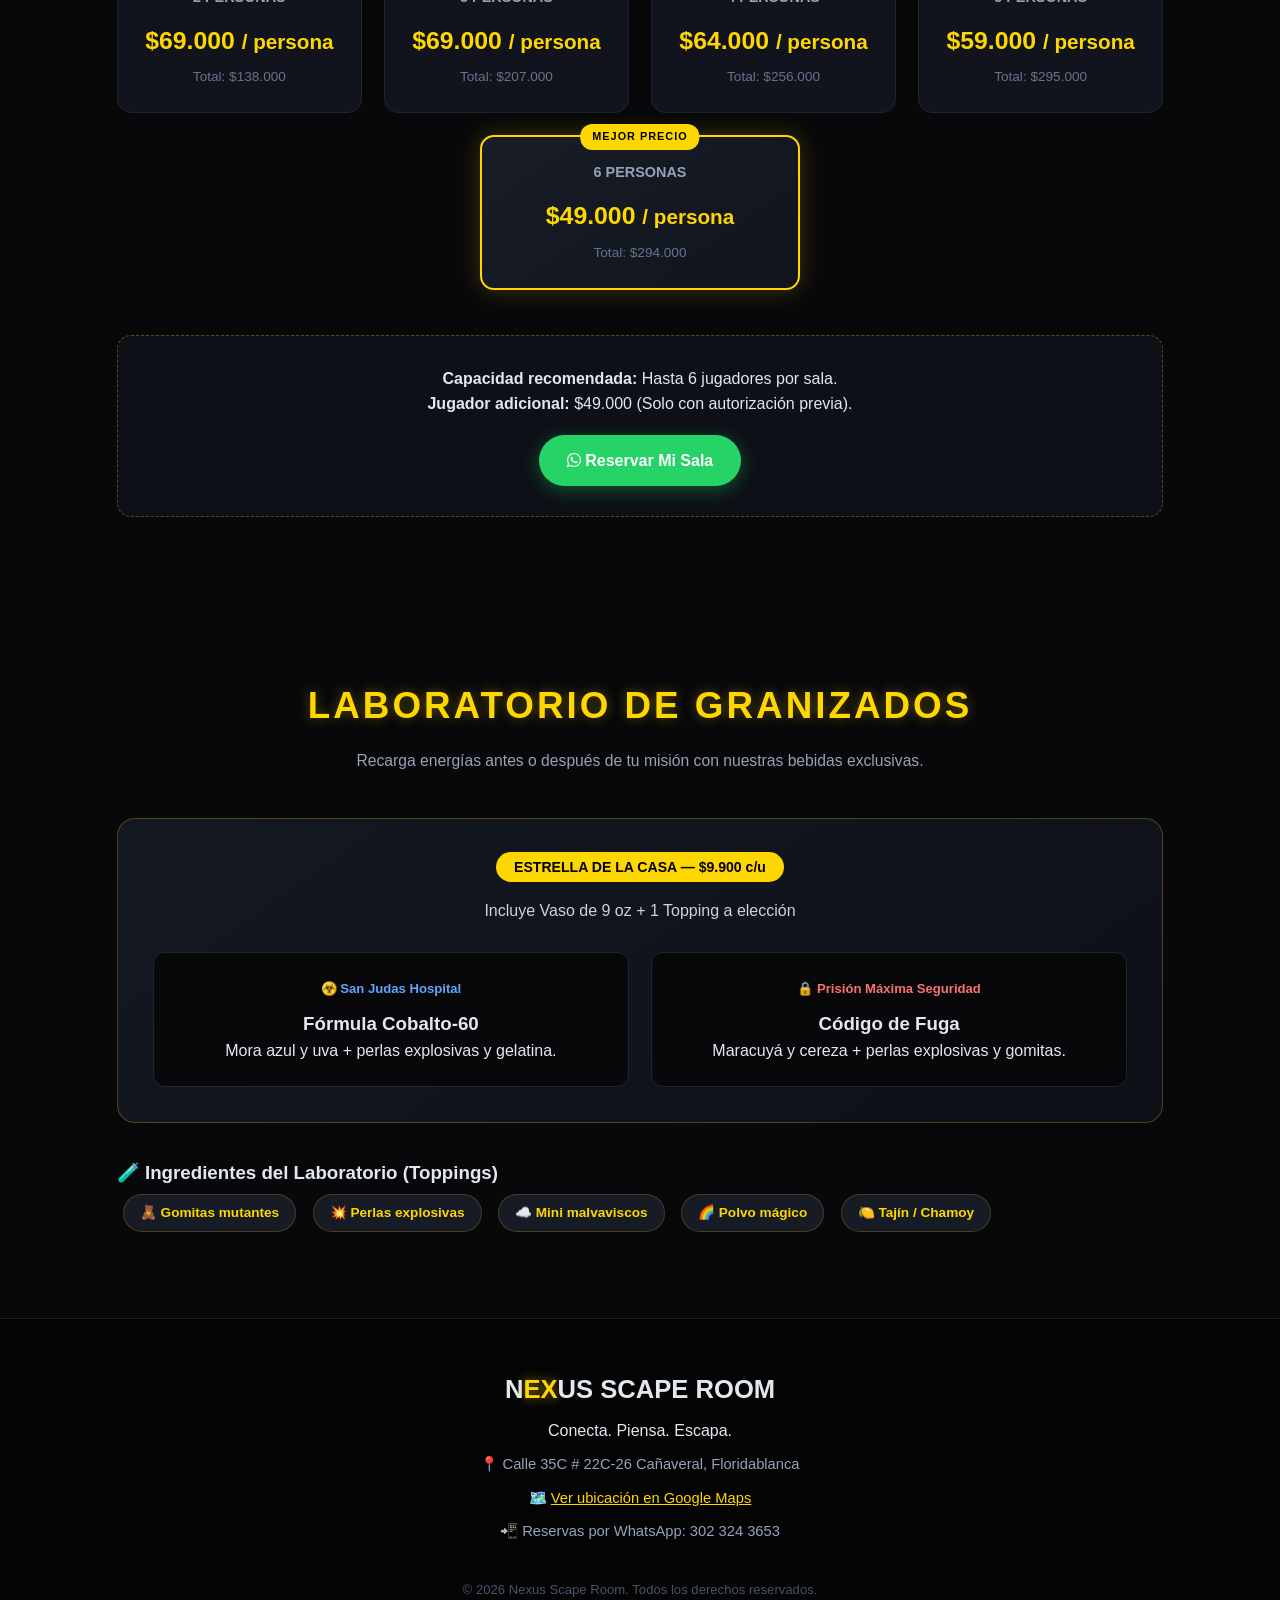
==== commit 79213781: "Add versioning to stylesheet link in index.html" ====
--- a/index.html
+++ b/index.html
@@ -4,7 +4,7 @@
     <meta charset="UTF-8">
     <meta name="viewport" content="width=device-width, initial-scale=1.0">
     <title>NEXUS SCAPE ROOM</title>
-    <link rel="stylesheet" href="style.css">
+<link rel="stylesheet" href="style.css?v=2">
     <!-- Cargar íconos de Font Awesome -->
     <link rel="stylesheet" href="https://cdnjs.cloudflare.com/ajax/libs/font-awesome/6.4.0/css/all.min.css">
 </head>
--- a/style.css
+++ b/style.css
@@ -1,497 +1,446 @@
-/* ==========================================
-   ESTILOS GENERALES Y NAVEGACIÓN
-   ========================================== */
+/* RESET Y VARIABLES GENERALES */
+* {
+    margin: 0;
+    padding: 0;
+    box-sizing: border-box;
+    font-family: 'Montserrat', 'Segoe UI', Roboto, sans-serif;
+}
+
 body {
-    margin: 0;
-    font-family: 'Segoe UI', Tahoma, Geneva, Verdana, sans-serif;
-    background-color: #0b0b0b;
-    color: #ffffff;
-}
-
+    background-color: #08080a;
+    color: #e2e8f0;
+    line-height: 1.6;
+    overflow-x: hidden;
+}
+
+/* RESALTADO DORADO */
+.gold, h1 .gold, h3 .gold {
+    color: #FFD700 !important;
+    text-shadow: 0 0 12px rgba(255, 215, 0, 0.6) !important;
+}
+
+/* NAVEGACIÓN ELEGANTE */
 .navbar {
     display: flex;
     justify-content: space-between;
     align-items: center;
-    padding: 15px 30px;
-    background-color: #121212;
-    border-bottom: 1px solid #222222;
-}
-
-.logo {
-    font-size: 1.5rem;
-    font-weight: bold;
-    letter-spacing: 2px;
-}
-
-.gold {
-    color: #FFD700;
+    padding: 16px 6%;
+    background: rgba(10, 10, 14, 0.92);
+    backdrop-filter: blur(12px);
+    position: sticky;
+    top: 0;
+    z-index: 1000;
+    border-bottom: 1px solid rgba(255, 215, 0, 0.15);
+    box-shadow: 0 4px 25px rgba(0, 0, 0, 0.9);
+}
+
+.logo img {
+    height: 48px;
+    object-fit: contain;
+    filter: drop-shadow(0 0 6px rgba(255, 215, 0, 0.3));
+}
+
+.navbar nav {
+    display: flex;
+    gap: 24px;
+    align-items: center;
 }
 
 .navbar nav a {
-    color: #ffffff;
+    color: #cbd5e1;
     text-decoration: none;
-    margin-left: 20px;
-    font-weight: 500;
-    transition: color 0.3s;
+    font-weight: 600;
+    font-size: 0.9rem;
+    letter-spacing: 1.2px;
+    text-transform: uppercase;
+    transition: all 0.3s ease;
 }
 
 .navbar nav a:hover {
     color: #FFD700;
+    text-shadow: 0 0 10px rgba(255, 215, 0, 0.7);
 }
 
 .btn-reserva {
-    background-color: #FFD700;
+    background: linear-gradient(135deg, #FFD700 0%, #b89600 100%);
     color: #000000 !important;
-    padding: 8px 16px;
+    padding: 10px 22px;
+    border-radius: 25px;
+    font-weight: 800 !important;
+    box-shadow: 0 0 18px rgba(255, 215, 0, 0.35);
+    transition: all 0.3s ease !important;
+}
+
+.btn-reserva:hover {
+    transform: translateY(-2px);
+    box-shadow: 0 0 28px rgba(255, 215, 0, 0.75) !important;
+}
+
+/* HERO CON TEXTURA SUTIL ESTILO AJEDREZ / TUNEL DEL LOGO */
+.hero {
+    height: 85vh;
+    display: flex;
+    flex-direction: column;
+    justify-content: center;
+    align-items: center;
+    text-align: center;
+    padding: 0 20px;
+    position: relative;
+    background-color: #08080a;
+    /* Patrón sutil de cuadrícula geométrica alusivo al fondo del logo */
+    background-image: 
+        linear-gradient(45deg, rgba(255, 255, 255, 0.025) 25%, transparent 25%), 
+        linear-gradient(-45deg, rgba(255, 255, 255, 0.025) 25%, transparent 25%), 
+        linear-gradient(45deg, transparent 75%, rgba(255, 255, 255, 0.025) 75%), 
+        linear-gradient(-45deg, transparent 75%, rgba(255, 255, 255, 0.025) 75%),
+        radial-gradient(circle at center, rgba(31, 40, 51, 0.8) 0%, #08080a 85%);
+    background-size: 60px 60px, 60px 60px, 60px 60px, 60px 60px, 100% 100%;
+    background-position: 0 0, 0 30px, 30px -30px, -30px 0px, 0 0;
+    border-bottom: 1px solid rgba(255, 215, 0, 0.15);
+}
+
+.hero::after {
+    content: '';
+    position: absolute;
+    bottom: 0;
+    left: 0;
+    width: 100%;
+    height: 120px;
+    background: linear-gradient(to top, #08080a, transparent);
+    pointer-events: none;
+}
+
+.hero h1 {
+    font-size: 3.8rem;
+    letter-spacing: 6px;
+    margin-bottom: 12px;
+    text-transform: uppercase;
+    font-weight: 900;
+    text-shadow: 0 0 25px rgba(0, 0, 0, 0.95);
+    z-index: 2;
+}
+
+.hero p {
+    font-size: 1.25rem;
+    letter-spacing: 7px;
+    color: #94a3b8;
+    margin-bottom: 35px;
+    font-weight: 600;
+    z-index: 2;
+}
+
+#hero-btn {
+    background: transparent;
+    color: #FFD700;
+    border: 2px solid #FFD700;
+    padding: 14px 36px;
+    font-size: 0.95rem;
+    font-weight: 800;
+    border-radius: 30px;
+    cursor: pointer;
+    letter-spacing: 2.5px;
+    text-transform: uppercase;
+    transition: all 0.3s ease;
+    box-shadow: 0 0 12px rgba(255, 215, 0, 0.2);
+    z-index: 2;
+}
+
+#hero-btn:hover {
+    background: #FFD700;
+    color: #000;
+    box-shadow: 0 0 30px rgba(255, 215, 0, 0.85);
+    transform: translateY(-3px);
+}
+
+/* SECCIONES */
+section {
+    padding: 80px 6%;
+    max-width: 1200px;
+    margin: 0 auto;
+}
+
+section h2 {
+    text-align: center;
+    font-size: 2.3rem;
+    color: #FFD700;
+    letter-spacing: 3px;
+    margin-bottom: 12px;
+    text-transform: uppercase;
+    text-shadow: 0 0 12px rgba(255, 215, 0, 0.35);
+}
+
+.section-subtitle, .bar-subtitle {
+    text-align: center;
+    color: #94a3b8;
+    margin-bottom: 45px;
+    font-size: 0.98rem;
+}
+
+/* SALAS DE ESCAPE */
+.rooms-grid {
+    display: grid;
+    grid-template-columns: repeat(auto-fit, minmax(320px, 1fr));
+    gap: 35px;
+}
+
+.room-card {
+    background: linear-gradient(145deg, #11141c, #0b0d12);
+    border: 1px solid rgba(255, 215, 0, 0.18);
+    border-radius: 16px;
+    padding: 35px 30px;
+    text-align: center;
+    position: relative;
+    transition: all 0.35s ease;
+    box-shadow: 0 12px 35px rgba(0, 0, 0, 0.6);
+}
+
+.room-card:hover {
+    transform: translateY(-10px);
+    border-color: #FFD700;
+    box-shadow: 0 18px 40px rgba(255, 215, 0, 0.25);
+}
+
+.room-tag {
+    display: inline-block;
+    padding: 5px 14px;
     border-radius: 20px;
-    font-weight: bold !important;
-}
-
-.hero {
-    text-align: center;
-    padding: 80px 20px;
-    background: linear-gradient(rgba(0,0,0,0.8), rgba(0,0,0,0.8)), #111111;
-}
-
-.hero h1 {
-    font-size: 2.5rem;
-    margin-bottom: 10px;
-}
-
-.hero p {
-    font-size: 1.2rem;
-    color: #cccccc;
-    letter-spacing: 3px;
-    margin-bottom: 25px;
-}
-
-.hero button {
-    background-color: #FFD700;
+    font-size: 0.78rem;
+    font-weight: 800;
+    margin-bottom: 18px;
+    text-transform: uppercase;
+}
+
+.room-tag.terror { background: rgba(185, 28, 28, 0.25); color: #fca5a5; border: 1px solid rgba(239, 68, 68, 0.4); }
+.room-tag.bank { background: rgba(30, 64, 175, 0.25); color: #93c5fd; border: 1px solid rgba(59, 130, 246, 0.4); }
+
+.room-card h3 { font-size: 1.7rem; margin-bottom: 12px; color: #f8fafc; }
+.room-card p { color: #cbd5e1; font-size: 0.95rem; margin-bottom: 25px; }
+
+.btn-card {
+    background: #FFD700;
     color: #000;
     border: none;
-    padding: 12px 28px;
-    font-size: 1rem;
-    font-weight: bold;
-    border-radius: 25px;
+    padding: 12px 24px;
+    border-radius: 8px;
+    font-weight: 800;
     cursor: pointer;
-}
-
-/* ==========================================
-   ESTILOS SECCIÓN SALAS
-   ========================================== */
-.rooms-section {
-    padding: 60px 20px;
-    text-align: center;
-    background-color: #0b0b0b;
-}
-
-.rooms-section h2 {
-    color: #FFD700;
-    margin-bottom: 30px;
-}
-
-.rooms-grid {
+    width: 100%;
+    text-transform: uppercase;
+    transition: all 0.3s ease;
+}
+
+.btn-card:hover { background: #e6c200; box-shadow: 0 0 15px rgba(255, 215, 0, 0.5); }
+
+/* TARIFAS Y PRECIOS (TARJETA DESTACADA CENTRADA ABAJO) */
+.pricing-container {
     display: flex;
     flex-wrap: wrap;
     justify-content: center;
-    gap: 25px;
-}
-
-.room-card {
-    background: #181818;
-    border: 1px solid #2a2a2a;
-    border-radius: 12px;
-    padding: 25px;
-    width: 280px;
-    text-align: left;
-    box-shadow: 0 4px 15px rgba(0,0,0,0.5);
-}
-
-.room-tag {
-    display: inline-block;
-    padding: 4px 10px;
-    border-radius: 12px;
-    font-size: 0.8rem;
-    font-weight: bold;
-    margin-bottom: 10px;
-}
-
-.room-tag.terror { background: #4a0000; color: #ff6b6b; }
-.room-tag.bank { background: #002b4a; color: #4dabf7; }
-
-.btn-card {
-    background: transparent;
-    border: 1px solid #FFD700;
-    color: #FFD700;
-    width: 100%;
-    padding: 10px;
-    border-radius: 8px;
-    cursor: pointer;
-    font-weight: bold;
-    margin-top: 15px;
-}
-
-.btn-card:hover {
-    background: #FFD700;
-    color: #000;
-}
-
-/* ==========================================
-   ESTILOS SECCIÓN TARIFAS Y PRECIOS
-   ========================================== */
-.pricing-section {
-    padding: 60px 20px;
-    background-color: #000000;
-    text-align: center;
-    color: #ffffff;
-}
-
-.pricing-section h2 {
-    font-size: 2rem;
-    color: #FFD700;
-    margin-bottom: 10px;
-    letter-spacing: 2px;
-}
-
-.section-subtitle {
-    font-size: 1.1rem;
-    color: #cccccc;
-    margin-bottom: 40px;
-}
-
-.pricing-container {
-    display: flex;
-    flex-wrap: wrap;
-    justify-content: center;
-    gap: 20px;
-    max-width: 1100px;
-    margin: 0 auto;
+    gap: 22px;
 }
 
 .pricing-card {
-    background: #181818;
-    border: 1px solid #333333;
-    border-radius: 12px;
-    padding: 25px 20px;
-    width: 180px;
-    box-shadow: 0 4px 15px rgba(0,0,0,0.5);
-    transition: transform 0.3s ease, border-color 0.3s ease;
-    display: flex;
-    flex-direction: column;
-    justify-content: space-between;
+    flex: 1 1 210px;
+    max-width: 260px;
+    background: #11141c;
+    border: 1px solid #1e2430;
+    border-radius: 14px;
+    padding: 24px 18px;
+    text-align: center;
     position: relative;
+    transition: all 0.3s ease;
 }
 
 .pricing-card:hover {
-    transform: translateY(-5px);
-    border-color: #FFD700;
+    border-color: rgba(255, 215, 0, 0.5);
+    transform: translateY(-4px);
 }
 
 .pricing-card.featured {
+    flex: 1 1 280px;
+    max-width: 320px;
     border: 2px solid #FFD700;
-    background: #221f10;
+    background: linear-gradient(145deg, #181d28, #11141c);
+    box-shadow: 0 0 25px rgba(255, 215, 0, 0.22);
 }
 
 .best-price-badge {
     position: absolute;
-    top: -12px;
+    top: -13px;
     left: 50%;
     transform: translateX(-50%);
     background: #FFD700;
-    color: #000000;
-    font-size: 0.75rem;
-    font-weight: bold;
-    padding: 3px 10px;
-    border-radius: 20px;
-    text-transform: uppercase;
-    white-space: nowrap;
-}
-
-.pricing-group {
-    font-size: 1.1rem;
-    font-weight: bold;
-    color: #ffffff;
-    margin-bottom: 15px;
-}
-
-.pricing-price {
-    font-size: 1.5rem;
-    font-weight: bold;
-    color: #FFD700;
-    margin-bottom: 8px;
-}
-
-.pricing-price small {
-    font-size: 0.8rem;
-    color: #aaaaaa;
-    font-weight: normal;
-}
-
-.pricing-total {
-    font-size: 0.9rem;
-    color: #888888;
-    border-top: 1px solid #2a2a2a;
-    padding-top: 10px;
-    margin-top: 10px;
-}
+    color: #000;
+    font-size: 0.68rem;
+    font-weight: 900;
+    padding: 4px 12px;
+    border-radius: 12px;
+    letter-spacing: 1px;
+}
+
+.pricing-group { font-weight: 700; color: #94a3b8; margin-bottom: 12px; font-size: 0.9rem; }
+.pricing-price { font-size: 1.55rem; font-weight: 900; color: #FFD700; }
+.pricing-total { font-size: 0.85rem; color: #64748b; margin-top: 6px; }
 
 .pricing-note {
-    margin-top: 40px;
-    font-size: 0.95rem;
-    color: #dddddd;
-    line-height: 1.6;
+    text-align: center;
+    margin-top: 45px;
+    background: #0d1017;
+    padding: 30px;
+    border-radius: 14px;
+    border: 1px dashed rgba(255, 215, 0, 0.3);
 }
 
 .btn-reserva-directa {
     display: inline-block;
-    margin-top: 20px;
-    background-color: #25D366;
-    color: #ffffff;
-    padding: 12px 25px;
+    margin-top: 18px;
+    background: #25D366;
+    color: white;
+    text-decoration: none;
+    padding: 13px 28px;
     border-radius: 30px;
-    text-decoration: none;
-    font-weight: bold;
-    font-size: 1rem;
-}
-
-/* ==========================================
-   ESTILOS MENÚ Y BAR (SOLO GRANIZADOS)
-   ========================================== */
-.bar-section {
-    padding: 60px 20px;
-    background-color: #121212;
-    text-align: center;
-    color: #ffffff;
-}
-
-.bar-section h2 {
-    font-size: 2rem;
+    font-weight: 800;
+    box-shadow: 0 4px 18px rgba(37, 211, 102, 0.35);
+    transition: transform 0.3s ease;
+}
+
+.btn-reserva-directa:hover { transform: scale(1.04); }
+
+/* LABORATORIO DE GRANIZADOS */
+.slushie-highlight {
+    background: linear-gradient(145deg, #141822, #0d1017);
+    border: 1px solid rgba(255, 215, 0, 0.25);
+    border-radius: 18px;
+    padding: 35px;
+    text-align: center;
+    margin-bottom: 35px;
+}
+
+.slushie-highlight .badge {
+    background: #FFD700;
+    color: #000;
+    font-weight: 900;
+    padding: 7px 18px;
+    border-radius: 25px;
+    font-size: 0.88rem;
+}
+
+.slushie-info { margin: 18px 0 28px 0; color: #cbd5e1; }
+
+.slushie-grid {
+    display: grid;
+    grid-template-columns: repeat(auto-fit, minmax(260px, 1fr));
+    gap: 22px;
+}
+
+.slushie-card {
+    background: #08080a;
+    padding: 22px;
+    border-radius: 12px;
+    border: 1px solid #1e2430;
+}
+
+.slushie-tag { display: inline-block; font-size: 0.82rem; font-weight: 700; margin-bottom: 10px; }
+.slushie-tag.cobalto { color: #60a5fa; }
+.slushie-tag.fuga { color: #f87171; }
+
+.toppings-tags span {
+    display: inline-block;
+    background: #161b26;
     color: #FFD700;
-    margin-bottom: 10px;
-    letter-spacing: 2px;
-}
-
-.bar-subtitle {
-    font-size: 1.1rem;
-    color: #cccccc;
-    margin-bottom: 40px;
-}
-
-.slushie-highlight {
-    background: #1a1a1a;
-    border: 1px solid #FFD700;
-    border-radius: 16px;
-    padding: 30px 20px;
-    max-width: 900px;
-    margin: 0 auto 40px auto;
-    box-shadow: 0 0 20px rgba(255, 215, 0, 0.15);
-}
-
-.slushie-highlight .badge {
-    background-color: #FFD700;
-    color: #000000;
-    font-weight: bold;
-    padding: 6px 16px;
+    padding: 7px 16px;
     border-radius: 20px;
-    font-size: 0.95rem;
-    display: inline-block;
-}
-
-.slushie-info {
-    color: #aaaaaa;
-    margin: 10px 0 25px 0;
-    font-size: 0.95rem;
-}
-
-.slushie-grid {
-    display: flex;
-    flex-wrap: wrap;
-    justify-content: center;
-    gap: 20px;
-}
-
-.slushie-card {
-    background: #242424;
-    border: 1px solid #333333;
-    border-radius: 12px;
-    padding: 20px;
-    flex: 1 1 280px;
-    max-width: 380px;
-    text-align: left;
-}
-
-.slushie-tag {
-    display: inline-block;
-    padding: 4px 10px;
-    border-radius: 6px;
-    font-size: 0.8rem;
-    font-weight: bold;
-    margin-bottom: 10px;
-}
-
-.slushie-tag.cobalto {
-    background-color: rgba(0, 122, 255, 0.2);
-    color: #4da6ff;
-    border: 1px solid #007aff;
-}
-
-.slushie-tag.fuga {
-    background-color: rgba(255, 149, 0, 0.2);
-    color: #ffb340;
-    border: 1px solid #ff9500;
-}
-
-.slushie-card h3 {
-    color: #ffffff;
-    font-size: 1.3rem;
-    margin-bottom: 8px;
-}
-
-.slushie-flavor {
-    color: #dddddd;
-    font-size: 0.95rem;
-    margin: 0;
-}
-
-.bar-grid {
-    display: flex;
-    flex-wrap: wrap;
-    justify-content: center;
-    gap: 25px;
-    max-width: 900px;
-    margin: 0 auto;
-}
-
-.menu-card {
-    background: #1a1a1a;
-    border: 1px solid #2a2a2a;
-    border-radius: 12px;
-    padding: 25px;
-    flex: 1 1 380px;
-    text-align: left;
-}
-
-.menu-card h3 {
-    color: #FFD700;
-    font-size: 1.2rem;
-    margin-bottom: 20px;
-    border-bottom: 1px solid #333333;
-    padding-bottom: 10px;
-}
-
-.toppings-tags {
-    display: flex;
-    flex-wrap: wrap;
-    gap: 10px;
-}
-
-.toppings-tags span {
-    background: #2a2a2a;
-    border: 1px solid #444444;
-    color: #eeeeee;
-    padding: 8px 14px;
-    border-radius: 20px;
+    margin: 6px;
     font-size: 0.85rem;
-}
-
-/* ==========================================
-   MODAL, WHATSAPP Y FOOTER
-   ========================================== */
+    font-weight: 600;
+    border: 1px solid rgba(255, 215, 0, 0.2);
+}
+
+/* FOOTER */
+.footer {
+    background: #040405;
+    padding: 50px 6% 25px 6%;
+    text-align: center;
+    border-top: 1px solid #1a1e29;
+}
+
+.footer h3 { font-size: 1.6rem; margin-bottom: 8px; }
+.footer-info p { margin: 10px 0; color: #94a3b8; font-size: 0.92rem; }
+.copyright { margin-top: 35px; color: #475569; font-size: 0.82rem; }
+
+/* BOTÓN FLOTANTE WHATSAPP */
 .whatsapp-btn {
     position: fixed;
-    bottom: 25px;
-    right: 25px;
-    background-color: #25D366;
+    bottom: 28px;
+    right: 28px;
+    background: #25D366;
     color: white;
-    width: 55px;
-    height: 55px;
+    width: 58px;
+    height: 58px;
     border-radius: 50%;
     display: flex;
+    justify-content: center;
     align-items: center;
-    justify-content: center;
-    font-size: 30px;
-    box-shadow: 0 4px 10px rgba(0,0,0,0.5);
+    font-size: 32px;
+    box-shadow: 0 4px 22px rgba(37, 211, 102, 0.55);
+    z-index: 9999;
     text-decoration: none;
-    z-index: 99;
-}
-
+    transition: transform 0.3s ease;
+}
+
+.whatsapp-btn:hover { transform: scale(1.12); }
+
+/* MODAL DE HORARIOS */
 .modal-overlay {
     position: fixed;
     top: 0; left: 0; width: 100%; height: 100%;
-    background: rgba(0,0,0,0.85);
-    display: none;
+    background: rgba(0, 0, 0, 0.88);
+    backdrop-filter: blur(8px);
+    display: flex;
     justify-content: center;
     align-items: center;
-    z-index: 1000;
-}
-
-.modal-overlay.active { display: flex; }
+    opacity: 0;
+    pointer-events: none;
+    transition: opacity 0.3s ease;
+    z-index: 10000;
+}
+
+.modal-overlay.active { opacity: 1; pointer-events: all; }
 
 .modal-container {
-    background: #181818;
+    background: #11141c;
     border: 1px solid #FFD700;
-    border-radius: 16px;
-    padding: 30px;
-    max-width: 600px;
+    padding: 35px;
+    border-radius: 18px;
+    max-width: 560px;
     width: 90%;
     position: relative;
-    max-height: 85vh;
+    max-height: 88vh;
     overflow-y: auto;
-    color: #ffffff;
+    box-shadow: 0 0 35px rgba(255, 215, 0, 0.25);
 }
 
 .modal-close {
     position: absolute;
-    top: 15px; right: 20px;
+    top: 16px; right: 22px;
     background: none; border: none;
-    color: white; font-size: 28px; cursor: pointer;
-}
-
-.customer-service-box {
-    background: #222;
-    padding: 15px;
-    border-radius: 8px;
-    margin: 15px 0;
-    text-align: left;
-    font-size: 0.9rem;
-}
-
-.schedules-grid {
-    display: flex;
-    gap: 15px;
-    flex-wrap: wrap;
-    margin: 20px 0;
-}
-
-.day-card {
-    background: #222;
-    padding: 15px;
-    border-radius: 8px;
-    flex: 1 1 200px;
-    text-align: left;
-}
-
+    color: #fff; font-size: 30px; cursor: pointer;
+}
+
+.schedules-grid { display: grid; gap: 18px; margin: 22px 0; }
+.day-card { background: #08080a; padding: 18px; border-radius: 10px; }
 .day-card.highlight-day { border: 1px solid #FFD700; }
-.day-card ul { list-style: none; padding: 0; }
-.day-card ul li { padding: 4px 0; border-bottom: 1px solid #333; font-size: 0.9rem; }
+.day-card h4 { color: #FFD700; margin-bottom: 10px; }
+.day-card ul { list-style: none; display: flex; flex-wrap: wrap; gap: 8px; }
+.day-card li { background: #1a1e29; padding: 5px 12px; border-radius: 6px; font-size: 0.88rem; }
 
 .modal-btn-whatsapp {
     display: block;
+    text-align: center;
     background: #25D366;
     color: white;
-    text-align: center;
-    padding: 12px;
-    border-radius: 25px;
+    padding: 14px;
+    border-radius: 10px;
     text-decoration: none;
-    font-weight: bold;
-    margin-top: 20px;
-}
-
-.footer {
-    padding: 30px 20px;
-    background: #050505;
-    text-align: center;
-    border-top: 1px solid #1f1f1f;
-    font-size: 0.9rem;
-    color: #888888;
-}
+    font-weight: 800;
+}
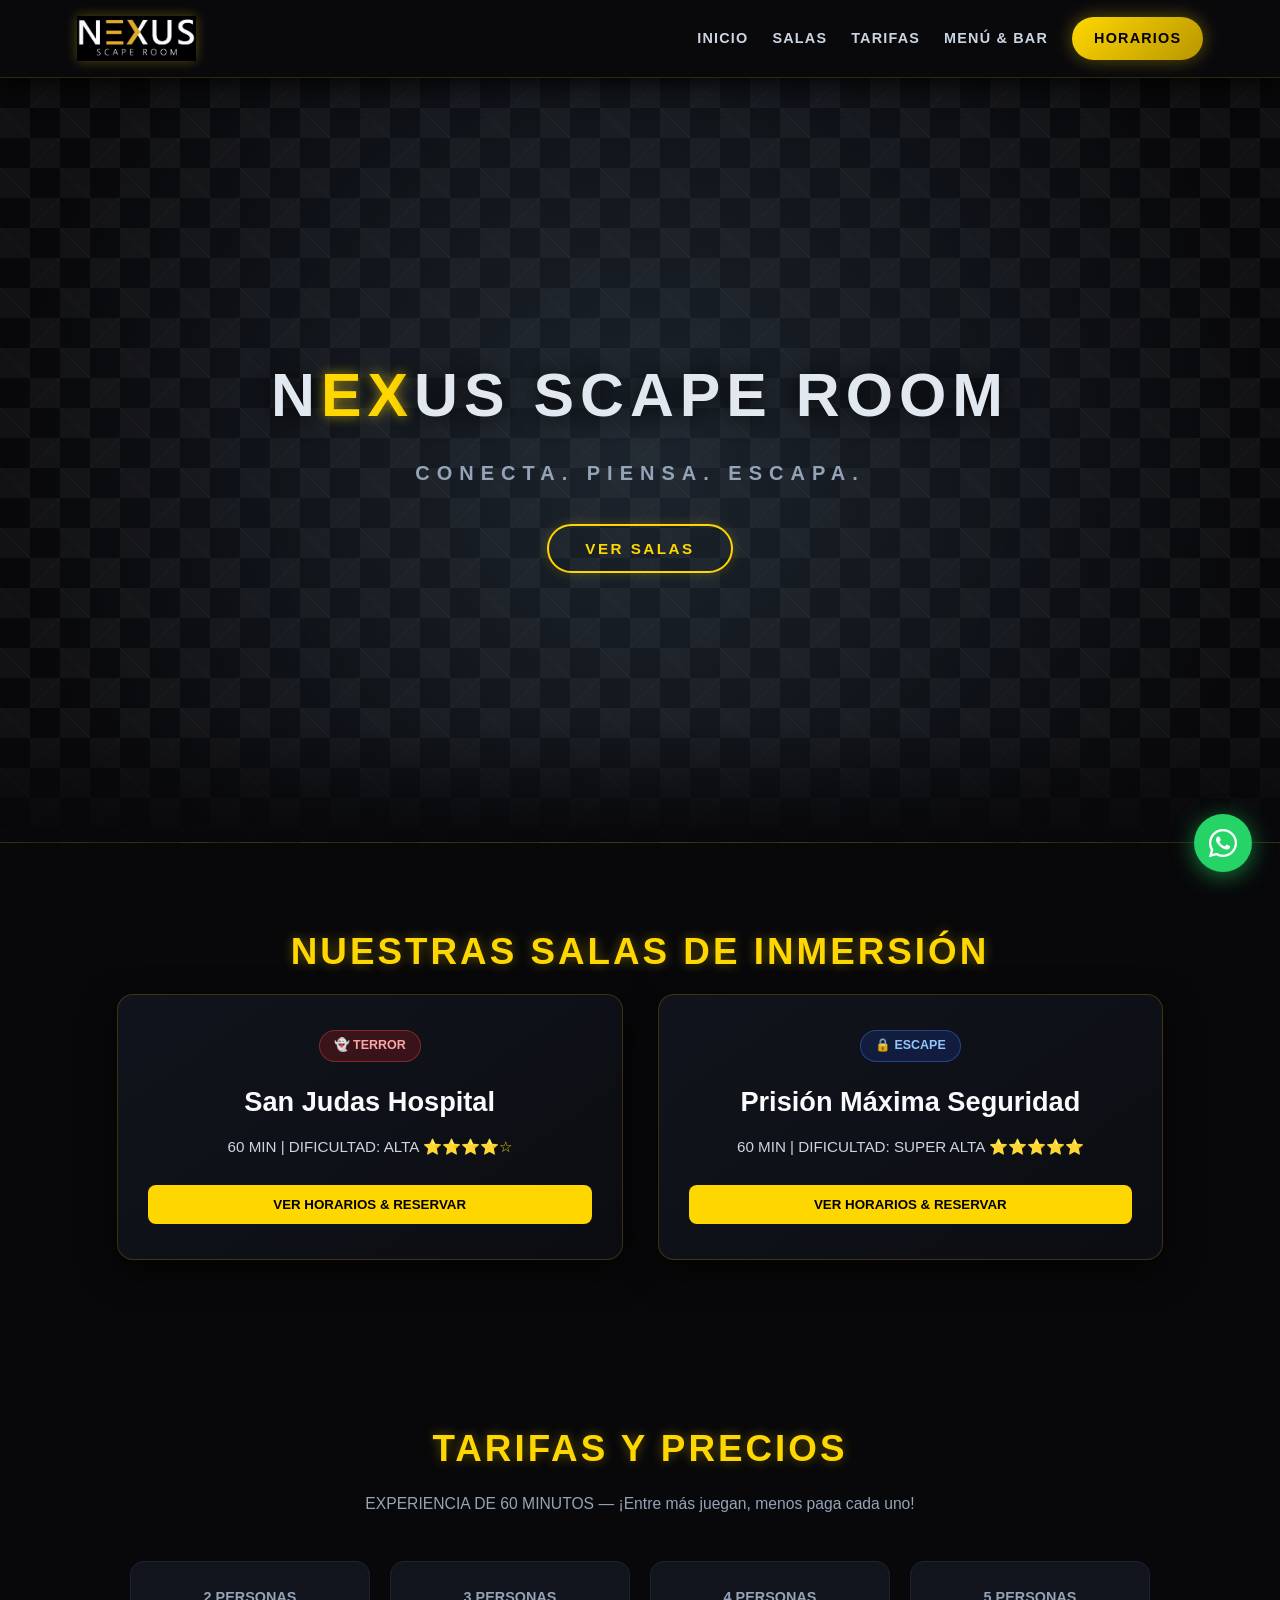
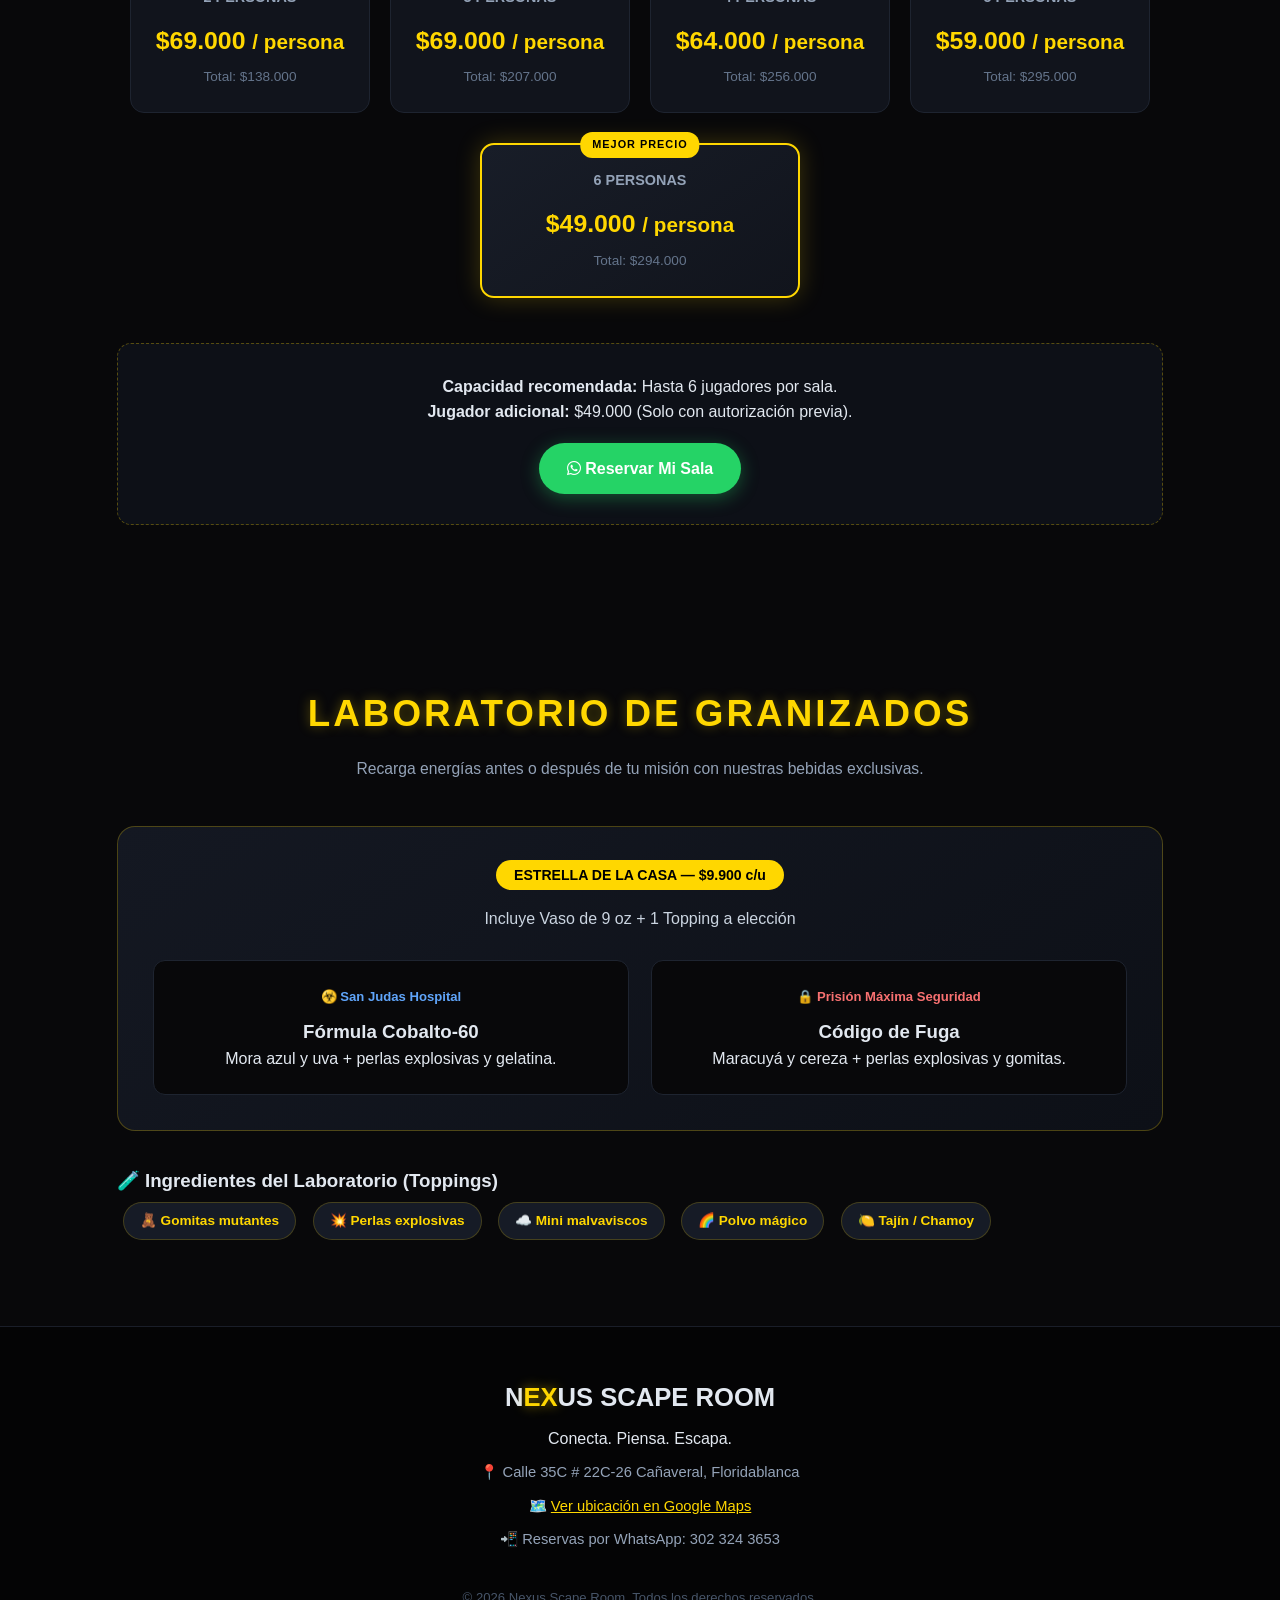
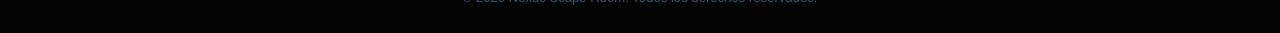
==== commit e2c0f0d4: "Update index.html" ====
--- a/index.html
+++ b/index.html
@@ -4,11 +4,11 @@
     <meta charset="UTF-8">
     <meta name="viewport" content="width=device-width, initial-scale=1.0">
     <title>NEXUS SCAPE ROOM</title>
-<link rel="stylesheet" href="style.css?v=2">
+    <link rel="stylesheet" href="style.css?v=99">
     <!-- Cargar íconos de Font Awesome -->
     <link rel="stylesheet" href="https://cdnjs.cloudflare.com/ajax/libs/font-awesome/6.4.0/css/all.min.css">
 </head>
-<body>
+<body style="background-color: #08080a; color: #e2e8f0; margin: 0; padding: 0; font-family: 'Segoe UI', Roboto, sans-serif;">
 
     <!-- Menú superior -->
     <header class="navbar">
@@ -24,8 +24,8 @@
         </nav>
     </header>
 
-    <!-- Banner Principal (Hero) -->
-    <main class="hero">
+    <!-- Banner Principal (Hero con fondo sutil de ajedrez / túnel del logo) -->
+    <main class="hero" style="height: 85vh; display: flex; flex-direction: column; justify-content: center; align-items: center; text-align: center; padding: 0 20px; position: relative; background-color: #08080a; background-image: linear-gradient(45deg, rgba(255, 255, 255, 0.04) 25%, transparent 25%), linear-gradient(-45deg, rgba(255, 255, 255, 0.04) 25%, transparent 25%), linear-gradient(45deg, transparent 75%, rgba(255, 255, 255, 0.04) 75%), linear-gradient(-45deg, transparent 75%, rgba(255, 255, 255, 0.04) 75%), radial-gradient(circle at center, rgba(31, 40, 51, 0.85) 0%, #08080a 85%); background-size: 60px 60px, 60px 60px, 60px 60px, 60px 60px, 100% 100%; background-position: 0 0, 0 30px, 30px -30px, -30px 0px, 0 0; border-bottom: 1px solid rgba(255, 215, 0, 0.15);">
         <h1>N<span class="gold">EX</span>US SCAPE ROOM</h1>
         <p>CONECTA. PIENSA. ESCAPA.</p>
         <button id="hero-btn">Ver Salas</button>
@@ -50,37 +50,41 @@
         </div>
     </section>
 
-    <!-- 2. SECCIÓN TARIFAS EN CUADROS -->
+    <!-- 2. SECCIÓN TARIFAS EN CUADROS (CON CENTRADO FORZADO DIRECTO) -->
     <section class="pricing-section" id="tarifas">
         <h2>TARIFAS Y PRECIOS</h2>
         <p class="section-subtitle">EXPERIENCIA DE 60 MINUTOS — ¡Entre más juegan, menos paga cada uno!</p>
 
-        <div class="pricing-container">
-            <div class="pricing-card">
+        <div style="display: flex; flex-wrap: wrap; justify-content: center; gap: 20px; max-width: 1100px; margin: 0 auto;">
+            <div class="pricing-card" style="flex: 1 1 200px; max-width: 240px;">
                 <div class="pricing-group">2 PERSONAS</div>
                 <div class="pricing-price">$69.000 <small>/ persona</small></div>
                 <div class="pricing-total">Total: $138.000</div>
             </div>
-            <div class="pricing-card">
+            <div class="pricing-card" style="flex: 1 1 200px; max-width: 240px;">
                 <div class="pricing-group">3 PERSONAS</div>
                 <div class="pricing-price">$69.000 <small>/ persona</small></div>
                 <div class="pricing-total">Total: $207.000</div>
             </div>
-            <div class="pricing-card">
+            <div class="pricing-card" style="flex: 1 1 200px; max-width: 240px;">
                 <div class="pricing-group">4 PERSONAS</div>
                 <div class="pricing-price">$64.000 <small>/ persona</small></div>
                 <div class="pricing-total">Total: $256.000</div>
             </div>
-            <div class="pricing-card">
+            <div class="pricing-card" style="flex: 1 1 200px; max-width: 240px;">
                 <div class="pricing-group">5 PERSONAS</div>
                 <div class="pricing-price">$59.000 <small>/ persona</small></div>
                 <div class="pricing-total">Total: $295.000</div>
             </div>
-            <div class="pricing-card featured">
-                <span class="best-price-badge">MEJOR PRECIO</span>
-                <div class="pricing-group">6 PERSONAS</div>
-                <div class="pricing-price">$49.000 <small>/ persona</small></div>
-                <div class="pricing-total">Total: $294.000</div>
+            
+            <!-- FILA INFERIOR CENTRADA PARA MEJOR PRECIO -->
+            <div style="width: 100%; display: flex; justify-content: center; margin-top: 10px;">
+                <div class="pricing-card featured" style="width: 280px; max-width: 320px;">
+                    <span class="best-price-badge">MEJOR PRECIO</span>
+                    <div class="pricing-group">6 PERSONAS</div>
+                    <div class="pricing-price">$49.000 <small>/ persona</small></div>
+                    <div class="pricing-total">Total: $294.000</div>
+                </div>
             </div>
         </div>
 
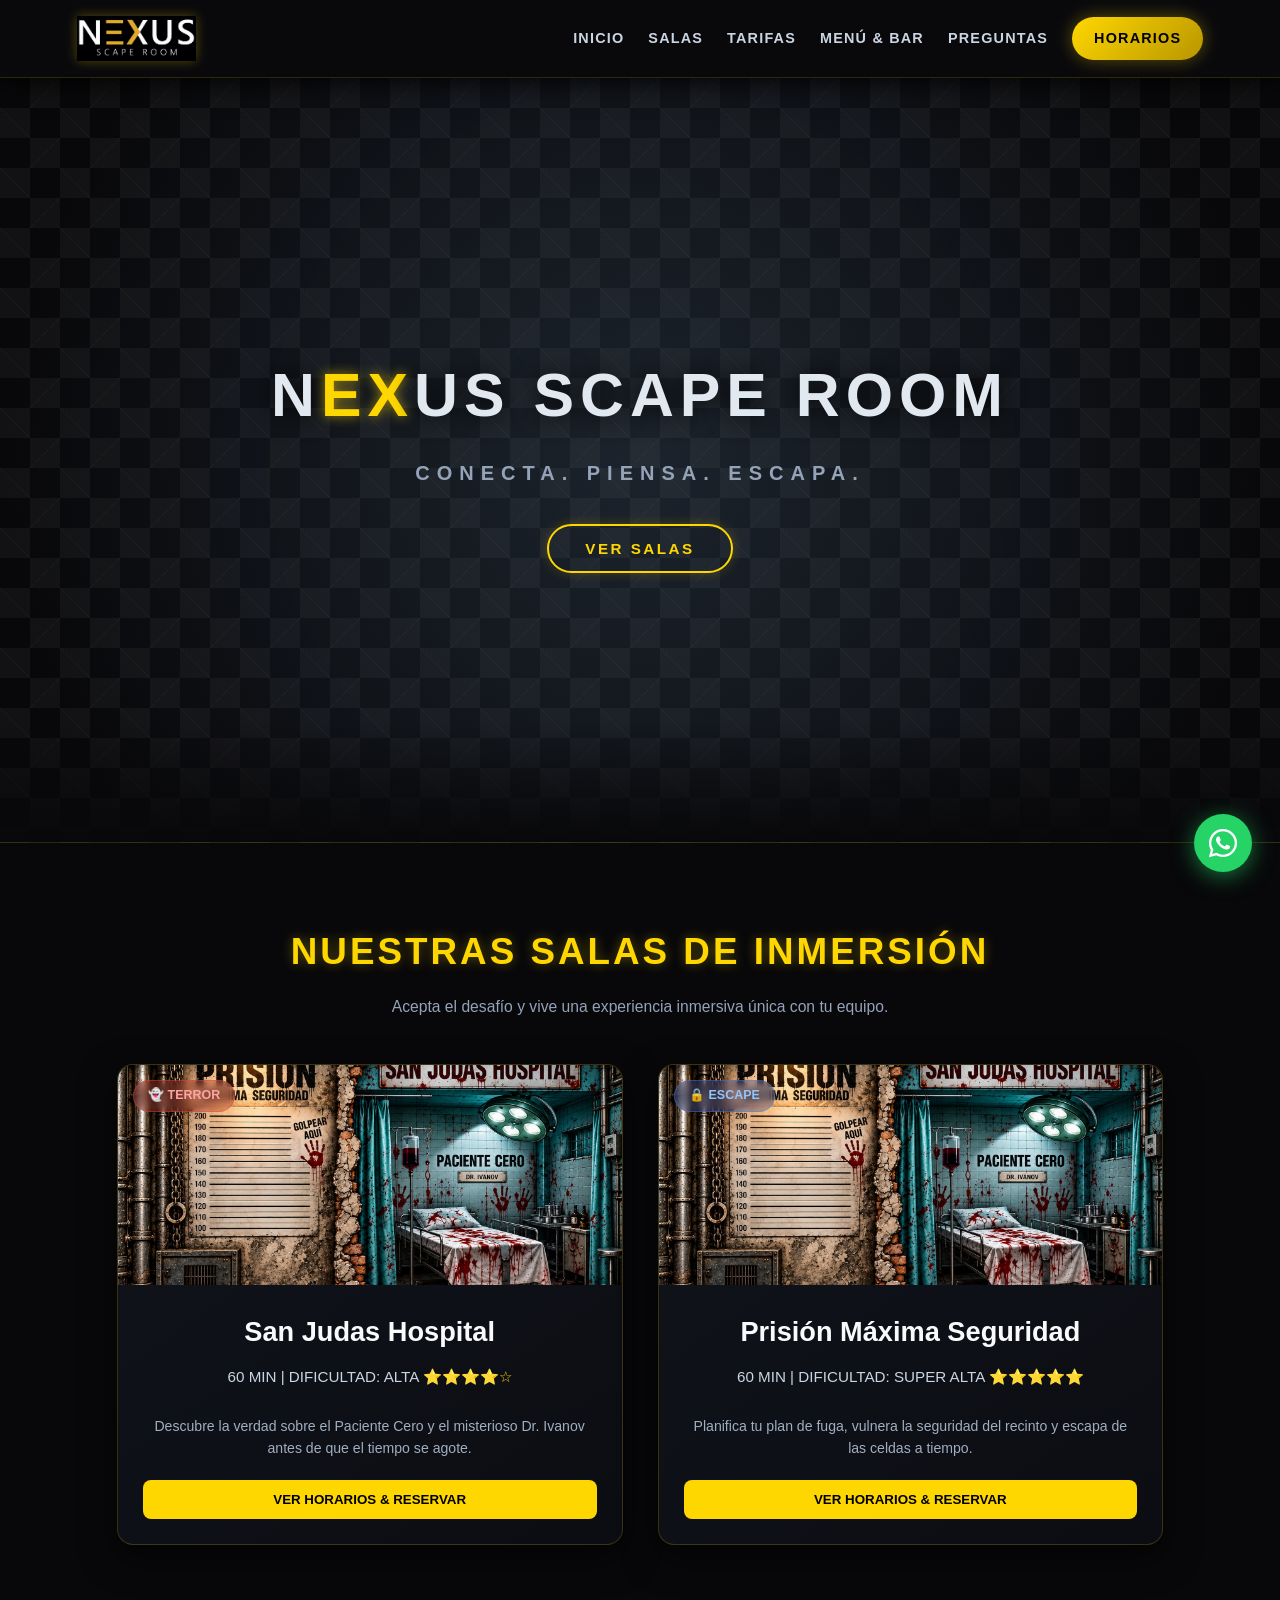
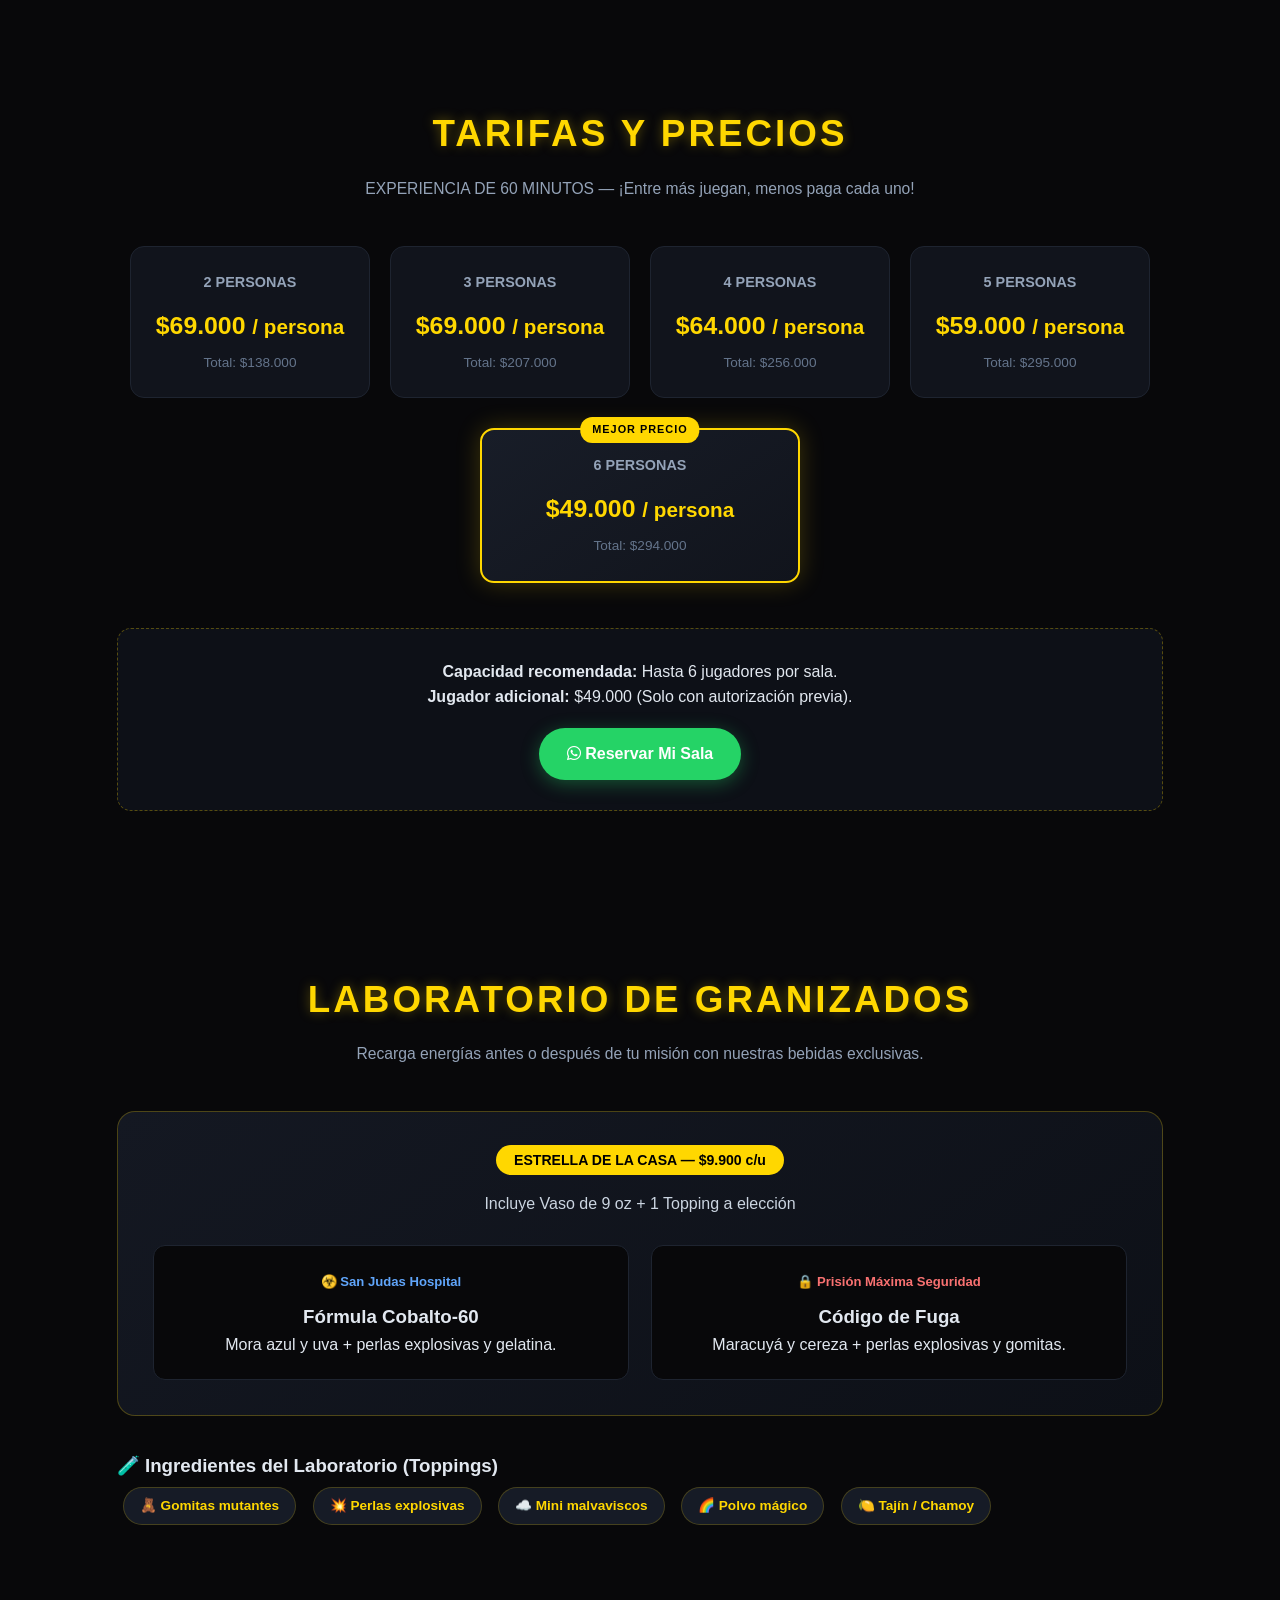
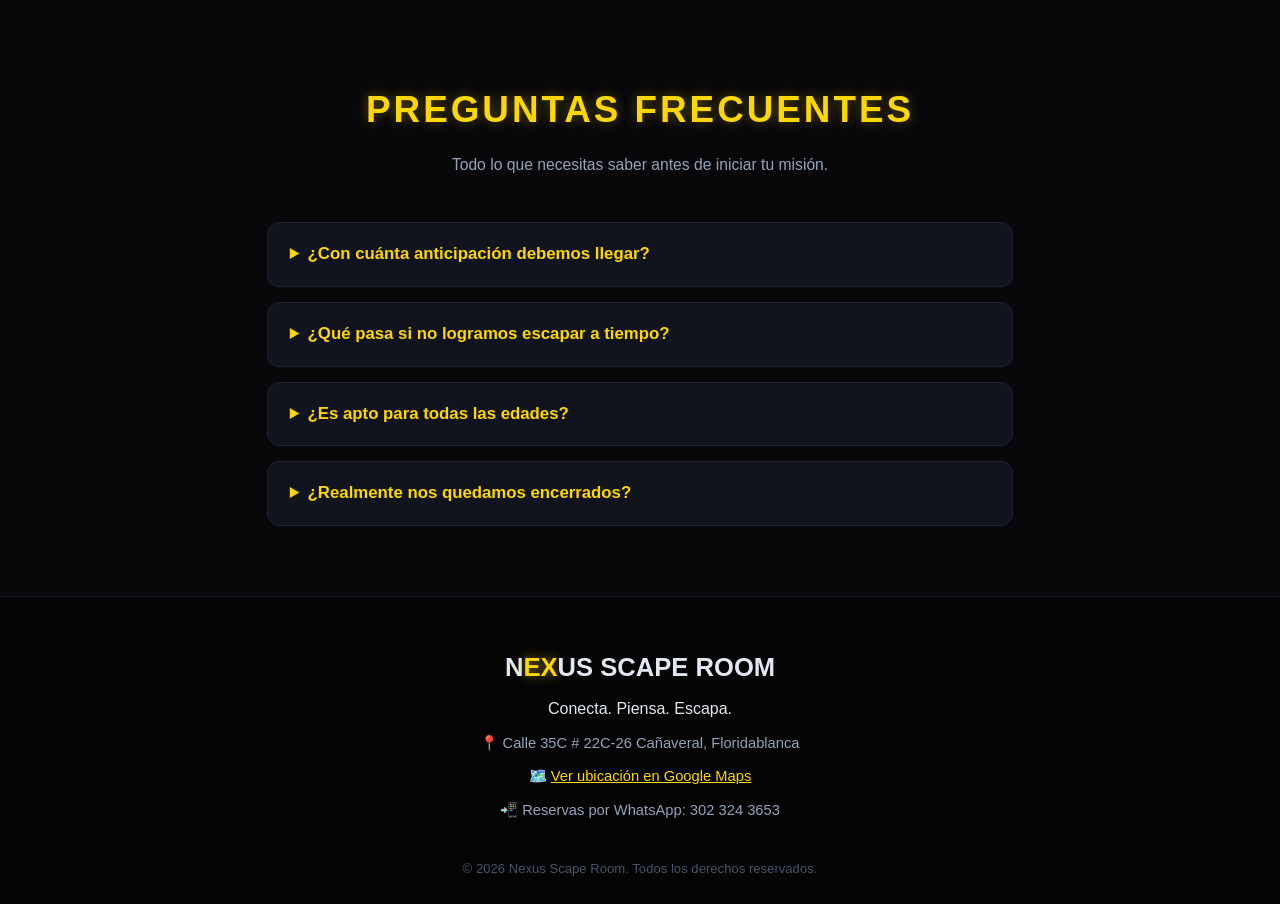
==== commit db673a78: "Update index.html" ====
--- a/index.html
+++ b/index.html
@@ -4,7 +4,7 @@
     <meta charset="UTF-8">
     <meta name="viewport" content="width=device-width, initial-scale=1.0">
     <title>NEXUS SCAPE ROOM</title>
-    <link rel="stylesheet" href="style.css?v=99">
+    <link rel="stylesheet" href="style.css?v=101">
     <!-- Cargar íconos de Font Awesome -->
     <link rel="stylesheet" href="https://cdnjs.cloudflare.com/ajax/libs/font-awesome/6.4.0/css/all.min.css">
 </head>
@@ -20,6 +20,7 @@
             <a href="#salas">Salas</a>
             <a href="#tarifas">Tarifas</a>
             <a href="#bar">Menú & Bar</a>
+            <a href="#faq">Preguntas</a>
             <a href="#" class="btn-reserva" id="open-schedules-btn">Horarios</a>
         </nav>
     </header>
@@ -31,26 +32,43 @@
         <button id="hero-btn">Ver Salas</button>
     </main>
 
-    <!-- 1. SECCIÓN DE SALAS DE ESCAPE -->
+    <!-- 1. SECCIÓN DE SALAS DE ESCAPE CON IMÁGENES DEL MURAL -->
     <section class="rooms-section" id="salas">
         <h2>NUESTRAS SALAS DE INMERSIÓN</h2>
+        <p class="section-subtitle">Acepta el desafío y vive una experiencia inmersiva única con tu equipo.</p>
+        
         <div class="rooms-grid">
-            <div class="room-card">
-                <span class="room-tag terror">👻 Terror</span>
-                <h3>San Judas Hospital</h3>
-                <p>60 MIN | DIFICULTAD: ALTA <span style="color: #FFD700;">⭐⭐⭐⭐☆</span></p>
-                <button class="btn-card open-modal">Ver Horarios & Reservar</button>
-            </div>
-            <div class="room-card">
-                <span class="room-tag bank">🔒 Escape</span>
-                <h3>Prisión Máxima Seguridad</h3>
-                <p>60 MIN | DIFICULTAD: SUPER ALTA <span style="color: #FFD700;">⭐⭐⭐⭐⭐</span></p>
-                <button class="btn-card open-modal">Ver Horarios & Reservar</button>
+            <!-- SAN JUDAS HOSPITAL -->
+            <div class="room-card" style="padding: 0; overflow: hidden; border-radius: 16px;">
+                <div style="height: 220px; overflow: hidden; position: relative;">
+                    <img src="mural.jpeg" alt="San Judas Hospital" style="width: 100%; height: 100%; object-fit: cover; object-position: right center;">
+                    <span class="room-tag terror" style="position: absolute; top: 15px; left: 15px; margin: 0; backdrop-filter: blur(4px);">👻 Terror</span>
+                </div>
+                <div style="padding: 25px;">
+                    <h3>San Judas Hospital</h3>
+                    <p>60 MIN | DIFICULTAD: ALTA <span style="color: #FFD700;">⭐⭐⭐⭐☆</span></p>
+                    <p style="font-size: 0.88rem; color: #a0aec0; margin-bottom: 20px;">Descubre la verdad sobre el Paciente Cero y el misterioso Dr. Ivanov antes de que el tiempo se agote.</p>
+                    <button class="btn-card open-modal">Ver Horarios & Reservar</button>
+                </div>
+            </div>
+
+            <!-- PRISIÓN MÁXIMA SEGURIDAD -->
+            <div class="room-card" style="padding: 0; overflow: hidden; border-radius: 16px;">
+                <div style="height: 220px; overflow: hidden; position: relative;">
+                    <img src="mural.jpeg" alt="Prisión Máxima Seguridad" style="width: 100%; height: 100%; object-fit: cover; object-position: left center;">
+                    <span class="room-tag bank" style="position: absolute; top: 15px; left: 15px; margin: 0; backdrop-filter: blur(4px);">🔒 Escape</span>
+                </div>
+                <div style="padding: 25px;">
+                    <h3>Prisión Máxima Seguridad</h3>
+                    <p>60 MIN | DIFICULTAD: SUPER ALTA <span style="color: #FFD700;">⭐⭐⭐⭐⭐</span></p>
+                    <p style="font-size: 0.88rem; color: #a0aec0; margin-bottom: 20px;">Planifica tu plan de fuga, vulnera la seguridad del recinto y escapa de las celdas a tiempo.</p>
+                    <button class="btn-card open-modal">Ver Horarios & Reservar</button>
+                </div>
             </div>
         </div>
     </section>
 
-    <!-- 2. SECCIÓN TARIFAS EN CUADROS (CON CENTRADO FORZADO DIRECTO) -->
+    <!-- 2. SECCIÓN TARIFAS EN CUADROS -->
     <section class="pricing-section" id="tarifas">
         <h2>TARIFAS Y PRECIOS</h2>
         <p class="section-subtitle">EXPERIENCIA DE 60 MINUTOS — ¡Entre más juegan, menos paga cada uno!</p>
@@ -131,6 +149,34 @@
                     <span>🍋 Tajín / Chamoy</span>
                 </div>
             </div>
+        </div>
+    </section>
+
+    <!-- 4. SECCIÓN DE PREGUNTAS FRECUENTES (FAQ) -->
+    <section id="faq" style="padding: 70px 6%; max-width: 900px; margin: 0 auto;">
+        <h2>PREGUNTAS FRECUENTES</h2>
+        <p class="section-subtitle">Todo lo que necesitas saber antes de iniciar tu misión.</p>
+
+        <div style="display: flex; flex-direction: column; gap: 15px;">
+            <details style="background: #11141c; border: 1px solid #1e2430; border-radius: 12px; padding: 18px 22px; cursor: pointer;">
+                <summary style="font-weight: 700; color: #FFD700; font-size: 1.05rem; outline: none;">¿Con cuánta anticipación debemos llegar?</summary>
+                <p style="margin-top: 12px; color: #cbd5e1; font-size: 0.92rem; line-height: 1.5;">Recomendamos llegar 15 minutos antes de la hora agendada para la explicación de las reglas de juego e instrucciones iniciales de seguridad.</p>
+            </details>
+
+            <details style="background: #11141c; border: 1px solid #1e2430; border-radius: 12px; padding: 18px 22px; cursor: pointer;">
+                <summary style="font-weight: 700; color: #FFD700; font-size: 1.05rem; outline: none;">¿Qué pasa si no logramos escapar a tiempo?</summary>
+                <p style="margin-top: 12px; color: #cbd5e1; font-size: 0.92rem; line-height: 1.5;">Al cumplir los 60 minutos, nuestro Game Master abrirá las puertas y les explicará la resolución de los enigmas que hayan quedado pendientes.</p>
+            </details>
+
+            <details style="background: #11141c; border: 1px solid #1e2430; border-radius: 12px; padding: 18px 22px; cursor: pointer;">
+                <summary style="font-weight: 700; color: #FFD700; font-size: 1.05rem; outline: none;">¿Es apto para todas las edades?</summary>
+                <p style="margin-top: 12px; color: #cbd5e1; font-size: 0.92rem; line-height: 1.5;">¡Sí! Es una actividad perfecta para familias, grupos de amigos y empresas. Los menores de edad son bienvenidos acompañados de un adulto responsable.</p>
+            </details>
+
+            <details style="background: #11141c; border: 1px solid #1e2430; border-radius: 12px; padding: 18px 22px; cursor: pointer;">
+                <summary style="font-weight: 700; color: #FFD700; font-size: 1.05rem; outline: none;">¿Realmente nos quedamos encerrados?</summary>
+                <p style="margin-top: 12px; color: #cbd5e1; font-size: 0.92rem; line-height: 1.5;">Por motivos de seguridad, siempre hay un botón de salida de emergencia disponible y el equipo de control monitorea la sala en todo momento mediante cámaras de circuito cerrado.</p>
+            </details>
         </div>
     </section>
 
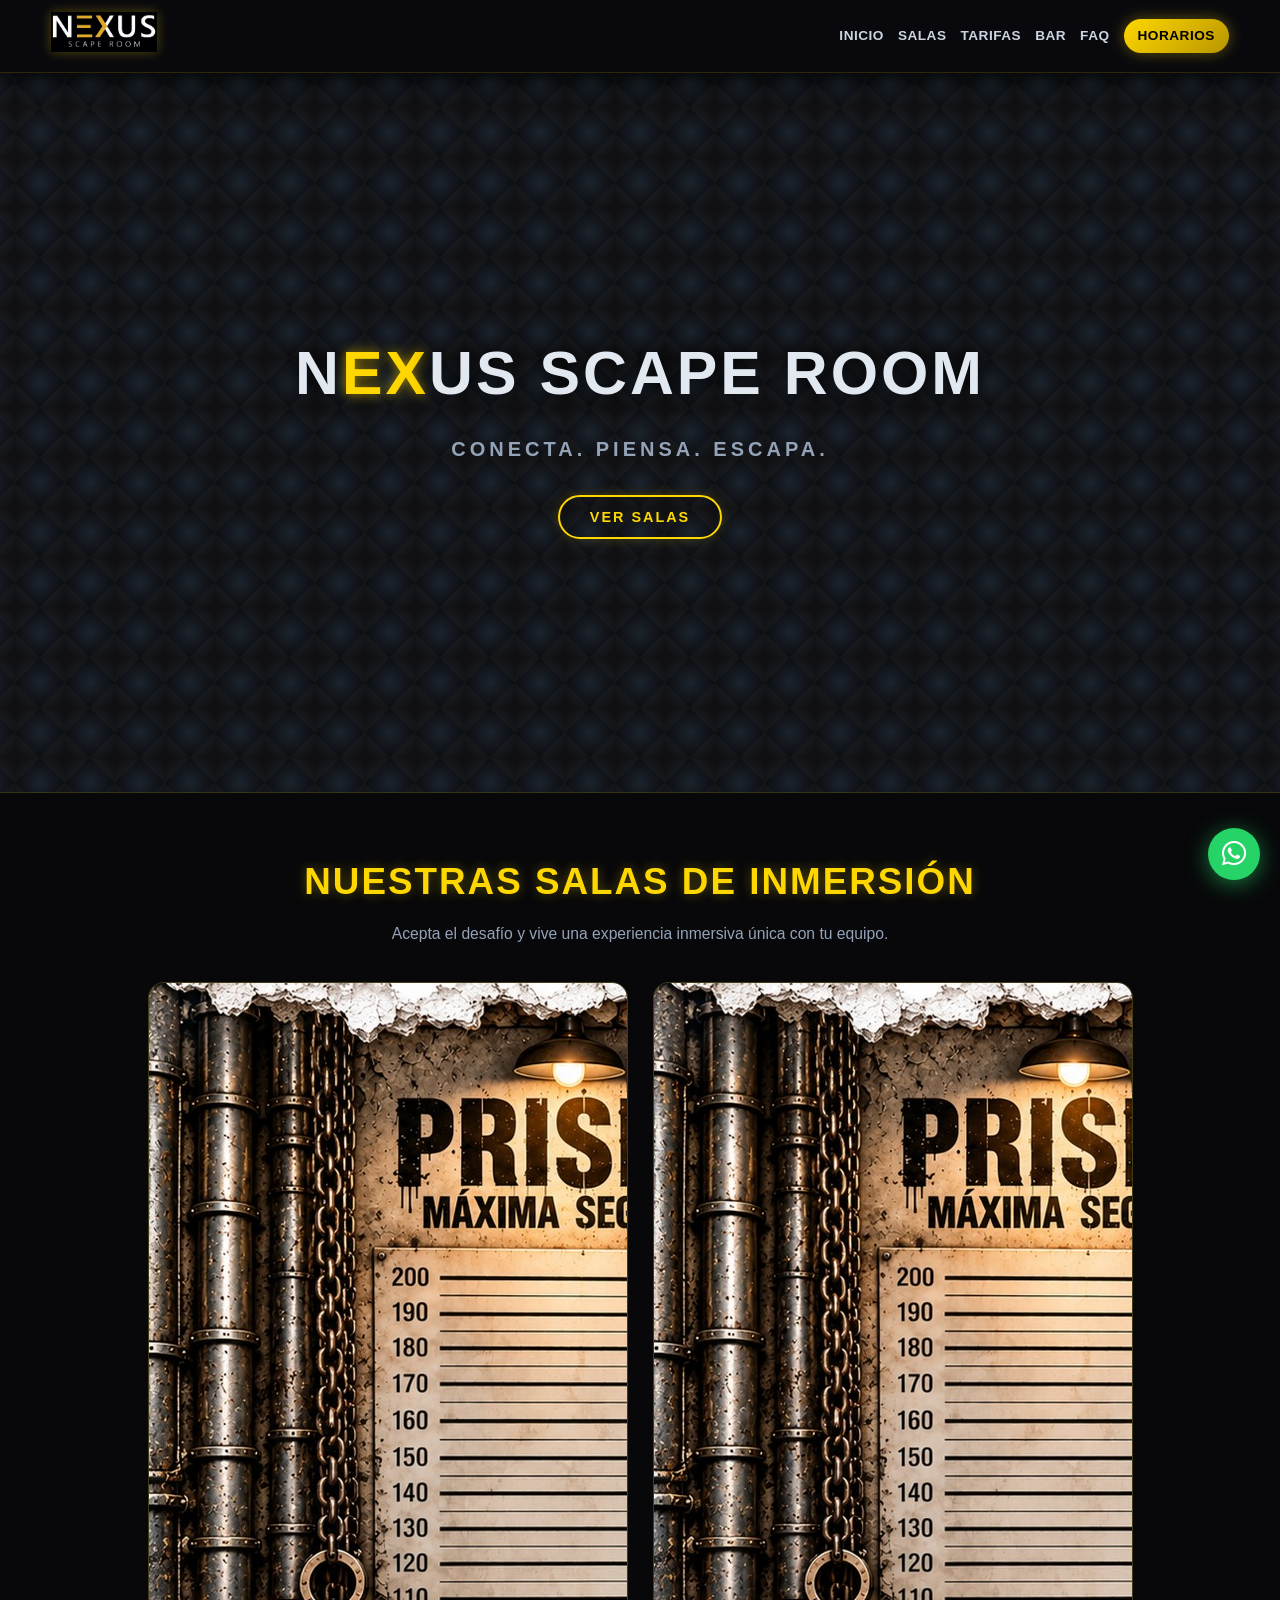
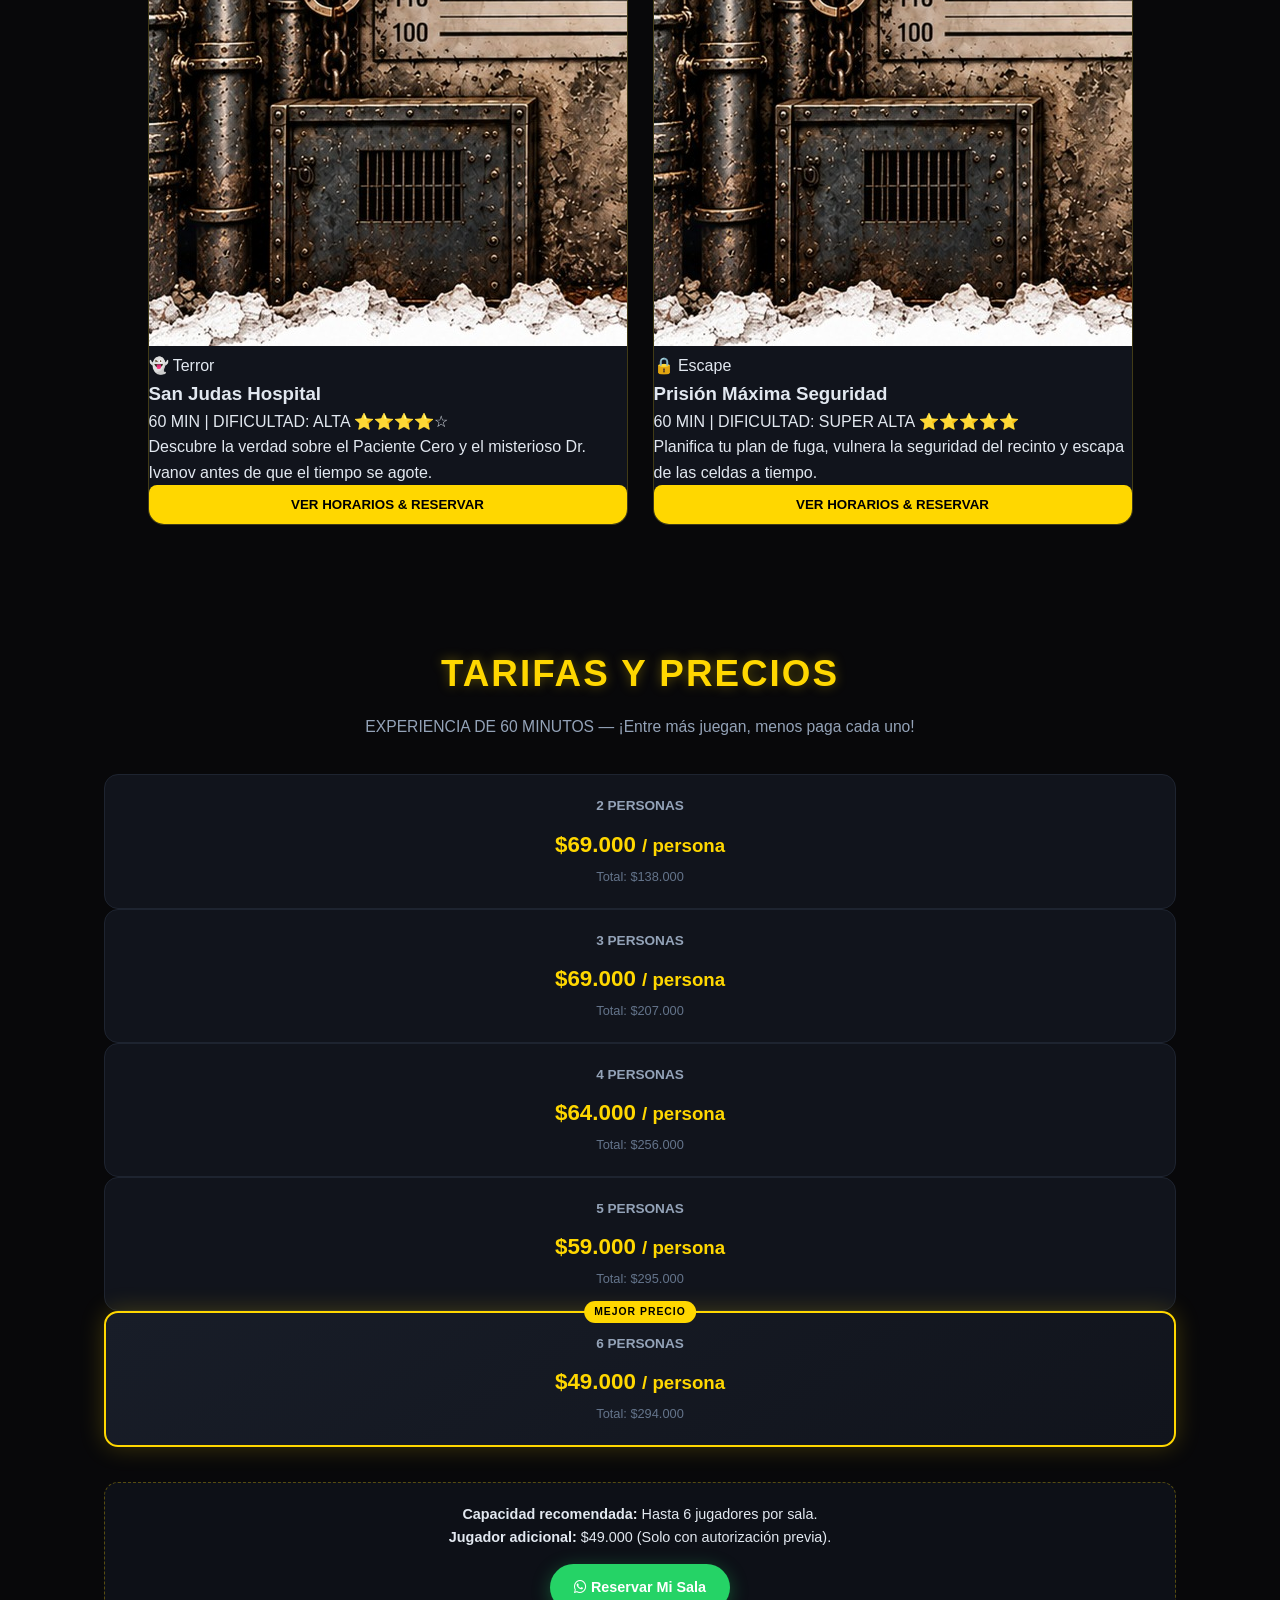
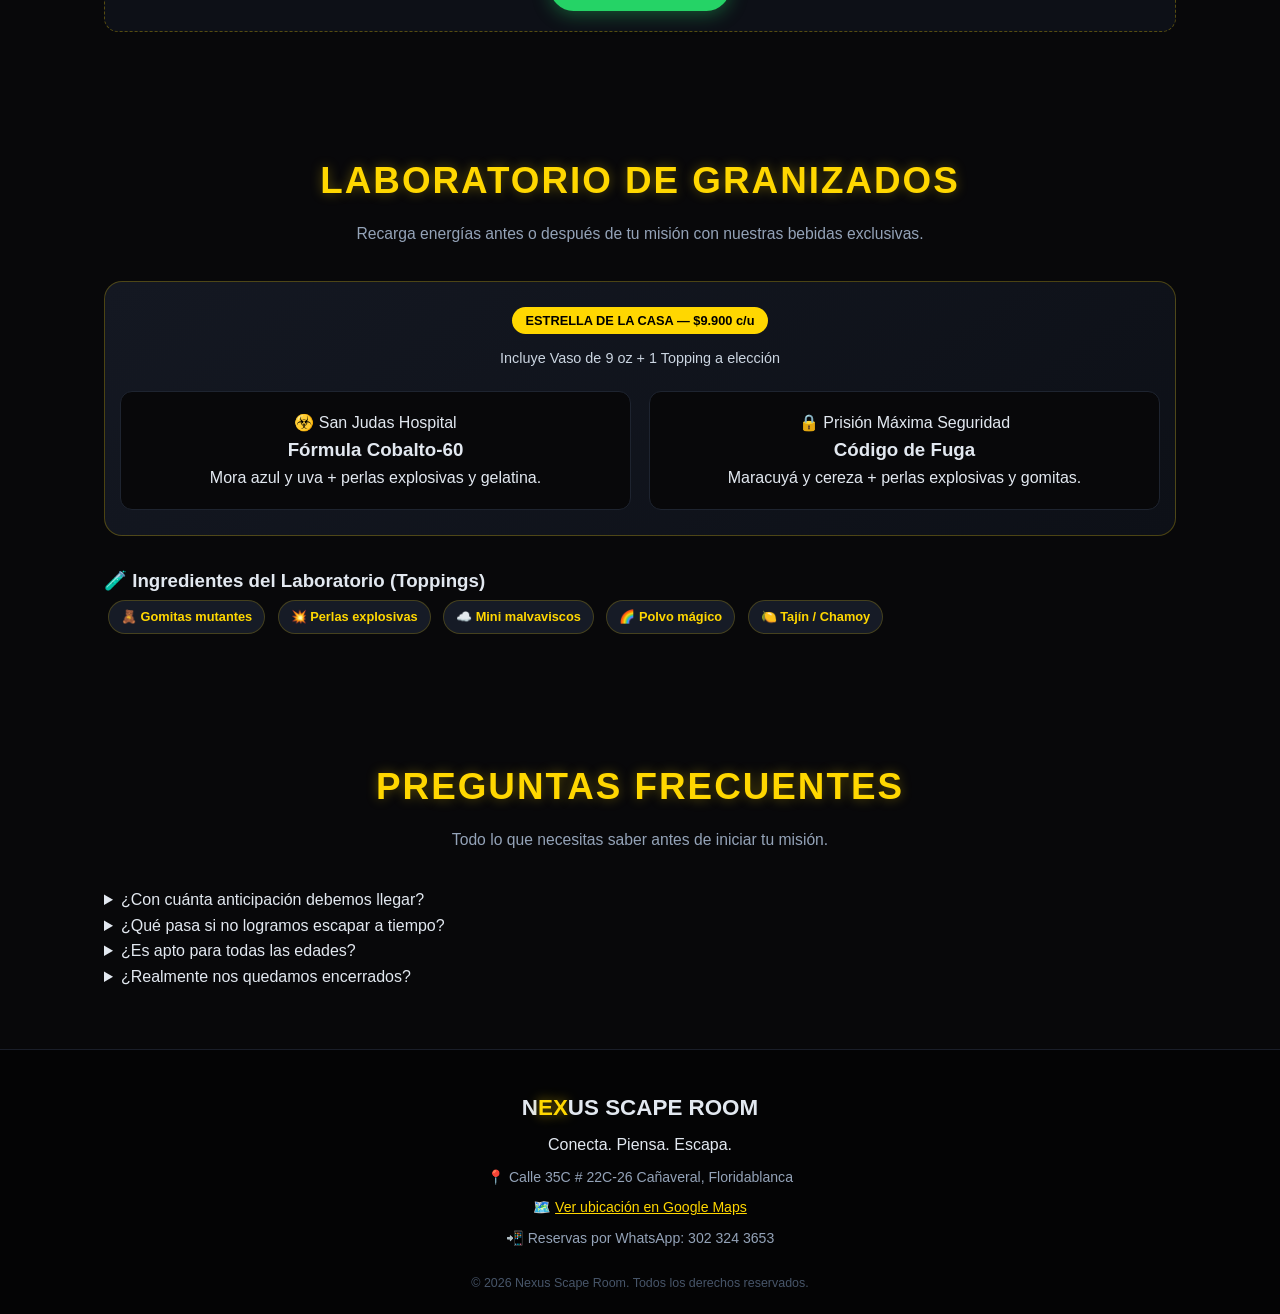
==== commit 2201c68e: "Update index.html" ====
--- a/index.html
+++ b/index.html
@@ -2,66 +2,66 @@
 <html lang="es">
 <head>
     <meta charset="UTF-8">
-    <meta name="viewport" content="width=device-width, initial-scale=1.0">
+    <meta name="viewport" content="width=device-width, initial-scale=1.0, maximum-scale=1.0, user-scalable=no">
     <title>NEXUS SCAPE ROOM</title>
-    <link rel="stylesheet" href="style.css?v=101">
+    <link rel="stylesheet" href="style.css?v=300">
     <!-- Cargar íconos de Font Awesome -->
     <link rel="stylesheet" href="https://cdnjs.cloudflare.com/ajax/libs/font-awesome/6.4.0/css/all.min.css">
 </head>
-<body style="background-color: #08080a; color: #e2e8f0; margin: 0; padding: 0; font-family: 'Segoe UI', Roboto, sans-serif;">
+<body>
 
     <!-- Menú superior -->
     <header class="navbar">
         <div class="logo">
-            <img src="logo.jpeg" alt="Nexus Scape Room" style="height: 45px; vertical-align: middle;">
+            <img src="logo.jpeg" alt="Nexus Scape Room">
         </div>
         <nav>
             <a href="#">Inicio</a>
             <a href="#salas">Salas</a>
             <a href="#tarifas">Tarifas</a>
-            <a href="#bar">Menú & Bar</a>
-            <a href="#faq">Preguntas</a>
+            <a href="#bar">Bar</a>
+            <a href="#faq">FAQ</a>
             <a href="#" class="btn-reserva" id="open-schedules-btn">Horarios</a>
         </nav>
     </header>
 
-    <!-- Banner Principal (Hero con fondo sutil de ajedrez / túnel del logo) -->
-    <main class="hero" style="height: 85vh; display: flex; flex-direction: column; justify-content: center; align-items: center; text-align: center; padding: 0 20px; position: relative; background-color: #08080a; background-image: linear-gradient(45deg, rgba(255, 255, 255, 0.04) 25%, transparent 25%), linear-gradient(-45deg, rgba(255, 255, 255, 0.04) 25%, transparent 25%), linear-gradient(45deg, transparent 75%, rgba(255, 255, 255, 0.04) 75%), linear-gradient(-45deg, transparent 75%, rgba(255, 255, 255, 0.04) 75%), radial-gradient(circle at center, rgba(31, 40, 51, 0.85) 0%, #08080a 85%); background-size: 60px 60px, 60px 60px, 60px 60px, 60px 60px, 100% 100%; background-position: 0 0, 0 30px, 30px -30px, -30px 0px, 0 0; border-bottom: 1px solid rgba(255, 215, 0, 0.15);">
+    <!-- Banner Principal (Hero) -->
+    <main class="hero">
         <h1>N<span class="gold">EX</span>US SCAPE ROOM</h1>
         <p>CONECTA. PIENSA. ESCAPA.</p>
         <button id="hero-btn">Ver Salas</button>
     </main>
 
-    <!-- 1. SECCIÓN DE SALAS DE ESCAPE CON IMÁGENES DEL MURAL -->
+    <!-- 1. SECCIÓN DE SALAS DE ESCAPE -->
     <section class="rooms-section" id="salas">
         <h2>NUESTRAS SALAS DE INMERSIÓN</h2>
         <p class="section-subtitle">Acepta el desafío y vive una experiencia inmersiva única con tu equipo.</p>
         
         <div class="rooms-grid">
             <!-- SAN JUDAS HOSPITAL -->
-            <div class="room-card" style="padding: 0; overflow: hidden; border-radius: 16px;">
-                <div style="height: 220px; overflow: hidden; position: relative;">
-                    <img src="mural.jpeg" alt="San Judas Hospital" style="width: 100%; height: 100%; object-fit: cover; object-position: right center;">
-                    <span class="room-tag terror" style="position: absolute; top: 15px; left: 15px; margin: 0; backdrop-filter: blur(4px);">👻 Terror</span>
-                </div>
-                <div style="padding: 25px;">
+            <div class="room-card">
+                <div class="room-img-container">
+                    <img src="mural.jpeg" alt="San Judas Hospital" class="mural-hospital">
+                    <span class="room-tag terror">👻 Terror</span>
+                </div>
+                <div class="room-content">
                     <h3>San Judas Hospital</h3>
-                    <p>60 MIN | DIFICULTAD: ALTA <span style="color: #FFD700;">⭐⭐⭐⭐☆</span></p>
-                    <p style="font-size: 0.88rem; color: #a0aec0; margin-bottom: 20px;">Descubre la verdad sobre el Paciente Cero y el misterioso Dr. Ivanov antes de que el tiempo se agote.</p>
+                    <p class="room-info">60 MIN | DIFICULTAD: ALTA ⭐⭐⭐⭐☆</p>
+                    <p class="room-desc">Descubre la verdad sobre el Paciente Cero y el misterioso Dr. Ivanov antes de que el tiempo se agote.</p>
                     <button class="btn-card open-modal">Ver Horarios & Reservar</button>
                 </div>
             </div>
 
             <!-- PRISIÓN MÁXIMA SEGURIDAD -->
-            <div class="room-card" style="padding: 0; overflow: hidden; border-radius: 16px;">
-                <div style="height: 220px; overflow: hidden; position: relative;">
-                    <img src="mural.jpeg" alt="Prisión Máxima Seguridad" style="width: 100%; height: 100%; object-fit: cover; object-position: left center;">
-                    <span class="room-tag bank" style="position: absolute; top: 15px; left: 15px; margin: 0; backdrop-filter: blur(4px);">🔒 Escape</span>
-                </div>
-                <div style="padding: 25px;">
+            <div class="room-card">
+                <div class="room-img-container">
+                    <img src="mural.jpeg" alt="Prisión Máxima Seguridad" class="mural-prision">
+                    <span class="room-tag bank">🔒 Escape</span>
+                </div>
+                <div class="room-content">
                     <h3>Prisión Máxima Seguridad</h3>
-                    <p>60 MIN | DIFICULTAD: SUPER ALTA <span style="color: #FFD700;">⭐⭐⭐⭐⭐</span></p>
-                    <p style="font-size: 0.88rem; color: #a0aec0; margin-bottom: 20px;">Planifica tu plan de fuga, vulnera la seguridad del recinto y escapa de las celdas a tiempo.</p>
+                    <p class="room-info">60 MIN | DIFICULTAD: SUPER ALTA ⭐⭐⭐⭐⭐</p>
+                    <p class="room-desc">Planifica tu plan de fuga, vulnera la seguridad del recinto y escapa de las celdas a tiempo.</p>
                     <button class="btn-card open-modal">Ver Horarios & Reservar</button>
                 </div>
             </div>
@@ -73,36 +73,34 @@
         <h2>TARIFAS Y PRECIOS</h2>
         <p class="section-subtitle">EXPERIENCIA DE 60 MINUTOS — ¡Entre más juegan, menos paga cada uno!</p>
 
-        <div style="display: flex; flex-wrap: wrap; justify-content: center; gap: 20px; max-width: 1100px; margin: 0 auto;">
-            <div class="pricing-card" style="flex: 1 1 200px; max-width: 240px;">
+        <div class="pricing-container">
+            <div class="pricing-card">
                 <div class="pricing-group">2 PERSONAS</div>
                 <div class="pricing-price">$69.000 <small>/ persona</small></div>
                 <div class="pricing-total">Total: $138.000</div>
             </div>
-            <div class="pricing-card" style="flex: 1 1 200px; max-width: 240px;">
+            <div class="pricing-card">
                 <div class="pricing-group">3 PERSONAS</div>
                 <div class="pricing-price">$69.000 <small>/ persona</small></div>
                 <div class="pricing-total">Total: $207.000</div>
             </div>
-            <div class="pricing-card" style="flex: 1 1 200px; max-width: 240px;">
+            <div class="pricing-card">
                 <div class="pricing-group">4 PERSONAS</div>
                 <div class="pricing-price">$64.000 <small>/ persona</small></div>
                 <div class="pricing-total">Total: $256.000</div>
             </div>
-            <div class="pricing-card" style="flex: 1 1 200px; max-width: 240px;">
+            <div class="pricing-card">
                 <div class="pricing-group">5 PERSONAS</div>
                 <div class="pricing-price">$59.000 <small>/ persona</small></div>
                 <div class="pricing-total">Total: $295.000</div>
             </div>
             
-            <!-- FILA INFERIOR CENTRADA PARA MEJOR PRECIO -->
-            <div style="width: 100%; display: flex; justify-content: center; margin-top: 10px;">
-                <div class="pricing-card featured" style="width: 280px; max-width: 320px;">
-                    <span class="best-price-badge">MEJOR PRECIO</span>
-                    <div class="pricing-group">6 PERSONAS</div>
-                    <div class="pricing-price">$49.000 <small>/ persona</small></div>
-                    <div class="pricing-total">Total: $294.000</div>
-                </div>
+            <!-- MEJOR PRECIO CENTRADO ABAJO -->
+            <div class="pricing-card featured center-featured">
+                <span class="best-price-badge">MEJOR PRECIO</span>
+                <div class="pricing-group">6 PERSONAS</div>
+                <div class="pricing-price">$49.000 <small>/ persona</small></div>
+                <div class="pricing-total">Total: $294.000</div>
             </div>
         </div>
 
@@ -153,29 +151,29 @@
     </section>
 
     <!-- 4. SECCIÓN DE PREGUNTAS FRECUENTES (FAQ) -->
-    <section id="faq" style="padding: 70px 6%; max-width: 900px; margin: 0 auto;">
+    <section id="faq">
         <h2>PREGUNTAS FRECUENTES</h2>
         <p class="section-subtitle">Todo lo que necesitas saber antes de iniciar tu misión.</p>
 
-        <div style="display: flex; flex-direction: column; gap: 15px;">
-            <details style="background: #11141c; border: 1px solid #1e2430; border-radius: 12px; padding: 18px 22px; cursor: pointer;">
-                <summary style="font-weight: 700; color: #FFD700; font-size: 1.05rem; outline: none;">¿Con cuánta anticipación debemos llegar?</summary>
-                <p style="margin-top: 12px; color: #cbd5e1; font-size: 0.92rem; line-height: 1.5;">Recomendamos llegar 15 minutos antes de la hora agendada para la explicación de las reglas de juego e instrucciones iniciales de seguridad.</p>
-            </details>
-
-            <details style="background: #11141c; border: 1px solid #1e2430; border-radius: 12px; padding: 18px 22px; cursor: pointer;">
-                <summary style="font-weight: 700; color: #FFD700; font-size: 1.05rem; outline: none;">¿Qué pasa si no logramos escapar a tiempo?</summary>
-                <p style="margin-top: 12px; color: #cbd5e1; font-size: 0.92rem; line-height: 1.5;">Al cumplir los 60 minutos, nuestro Game Master abrirá las puertas y les explicará la resolución de los enigmas que hayan quedado pendientes.</p>
-            </details>
-
-            <details style="background: #11141c; border: 1px solid #1e2430; border-radius: 12px; padding: 18px 22px; cursor: pointer;">
-                <summary style="font-weight: 700; color: #FFD700; font-size: 1.05rem; outline: none;">¿Es apto para todas las edades?</summary>
-                <p style="margin-top: 12px; color: #cbd5e1; font-size: 0.92rem; line-height: 1.5;">¡Sí! Es una actividad perfecta para familias, grupos de amigos y empresas. Los menores de edad son bienvenidos acompañados de un adulto responsable.</p>
-            </details>
-
-            <details style="background: #11141c; border: 1px solid #1e2430; border-radius: 12px; padding: 18px 22px; cursor: pointer;">
-                <summary style="font-weight: 700; color: #FFD700; font-size: 1.05rem; outline: none;">¿Realmente nos quedamos encerrados?</summary>
-                <p style="margin-top: 12px; color: #cbd5e1; font-size: 0.92rem; line-height: 1.5;">Por motivos de seguridad, siempre hay un botón de salida de emergencia disponible y el equipo de control monitorea la sala en todo momento mediante cámaras de circuito cerrado.</p>
+        <div class="faq-container">
+            <details class="faq-item">
+                <summary>¿Con cuánta anticipación debemos llegar?</summary>
+                <p>Recomendamos llegar 15 minutos antes de la hora agendada para la explicación de las reglas de juego e instrucciones iniciales de seguridad.</p>
+            </details>
+
+            <details class="faq-item">
+                <summary>¿Qué pasa si no logramos escapar a tiempo?</summary>
+                <p>Al cumplir los 60 minutos, nuestro Game Master abrirá las puertas y les explicará la resolución de los enigmas que hayan quedado pendientes.</p>
+            </details>
+
+            <details class="faq-item">
+                <summary>¿Es apto para todas las edades?</summary>
+                <p>¡Sí! Es una actividad perfecta para familias, grupos de amigos y empresas. Los menores de edad son bienvenidos acompañados de un adulto responsable.</p>
+            </details>
+
+            <details class="faq-item">
+                <summary>¿Realmente nos quedamos encerrados?</summary>
+                <p>Por motivos de seguridad, siempre hay un botón de salida de emergencia disponible y el equipo de control monitorea la sala en todo momento mediante cámaras.</p>
             </details>
         </div>
     </section>
--- a/style.css
+++ b/style.css
@@ -3,46 +3,48 @@
     margin: 0;
     padding: 0;
     box-sizing: border-box;
-    font-family: 'Montserrat', 'Segoe UI', Roboto, sans-serif;
+    font-family: 'Segoe UI', Roboto, Helvetica, Arial, sans-serif;
 }
 
 body {
     background-color: #08080a;
     color: #e2e8f0;
     line-height: 1.6;
+    width: 100%;
     overflow-x: hidden;
 }
 
-/* RESALTADO DORADO */
+/* COLOR DORADO BASE Y RESALTADOS (EX) */
 .gold, h1 .gold, h3 .gold {
     color: #FFD700 !important;
     text-shadow: 0 0 12px rgba(255, 215, 0, 0.6) !important;
 }
 
-/* NAVEGACIÓN ELEGANTE */
+/* NAVEGACIÓN ELEGANTE Y RESPONSIVA */
 .navbar {
     display: flex;
     justify-content: space-between;
     align-items: center;
-    padding: 16px 6%;
-    background: rgba(10, 10, 14, 0.92);
+    padding: 12px 4%;
+    background: rgba(10, 10, 14, 0.95);
     backdrop-filter: blur(12px);
     position: sticky;
     top: 0;
     z-index: 1000;
     border-bottom: 1px solid rgba(255, 215, 0, 0.15);
     box-shadow: 0 4px 25px rgba(0, 0, 0, 0.9);
+    width: 100%;
 }
 
 .logo img {
-    height: 48px;
+    height: 40px;
     object-fit: contain;
     filter: drop-shadow(0 0 6px rgba(255, 215, 0, 0.3));
 }
 
 .navbar nav {
     display: flex;
-    gap: 24px;
+    gap: 14px;
     align-items: center;
 }
 
@@ -50,8 +52,8 @@
     color: #cbd5e1;
     text-decoration: none;
     font-weight: 600;
-    font-size: 0.9rem;
-    letter-spacing: 1.2px;
+    font-size: 0.85rem;
+    letter-spacing: 0.5px;
     text-transform: uppercase;
     transition: all 0.3s ease;
 }
@@ -64,67 +66,50 @@
 .btn-reserva {
     background: linear-gradient(135deg, #FFD700 0%, #b89600 100%);
     color: #000000 !important;
-    padding: 10px 22px;
-    border-radius: 25px;
+    padding: 6px 14px;
+    border-radius: 20px;
     font-weight: 800 !important;
-    box-shadow: 0 0 18px rgba(255, 215, 0, 0.35);
-    transition: all 0.3s ease !important;
-}
-
-.btn-reserva:hover {
-    transform: translateY(-2px);
-    box-shadow: 0 0 28px rgba(255, 215, 0, 0.75) !important;
-}
-
-/* HERO CON TEXTURA SUTIL ESTILO AJEDREZ / TUNEL DEL LOGO */
+    box-shadow: 0 0 15px rgba(255, 215, 0, 0.35);
+}
+
+/* HERO / BANNER PRINCIPAL */
 .hero {
-    height: 85vh;
+    width: 100%;
+    min-height: 80vh;
     display: flex;
     flex-direction: column;
     justify-content: center;
     align-items: center;
     text-align: center;
-    padding: 0 20px;
+    padding: 40px 15px;
     position: relative;
     background-color: #08080a;
-    /* Patrón sutil de cuadrícula geométrica alusivo al fondo del logo */
     background-image: 
-        linear-gradient(45deg, rgba(255, 255, 255, 0.025) 25%, transparent 25%), 
-        linear-gradient(-45deg, rgba(255, 255, 255, 0.025) 25%, transparent 25%), 
-        linear-gradient(45deg, transparent 75%, rgba(255, 255, 255, 0.025) 75%), 
-        linear-gradient(-45deg, transparent 75%, rgba(255, 255, 255, 0.025) 75%),
-        radial-gradient(circle at center, rgba(31, 40, 51, 0.8) 0%, #08080a 85%);
-    background-size: 60px 60px, 60px 60px, 60px 60px, 60px 60px, 100% 100%;
-    background-position: 0 0, 0 30px, 30px -30px, -30px 0px, 0 0;
+        linear-gradient(45deg, rgba(255, 255, 255, 0.03) 25%, transparent 25%), 
+        linear-gradient(-45deg, rgba(255, 255, 255, 0.03) 25%, transparent 25%), 
+        linear-gradient(45deg, transparent 75%, rgba(255, 255, 255, 0.03) 75%), 
+        linear-gradient(-45deg, transparent 75%, rgba(255, 255, 255, 0.03) 75%),
+        radial-gradient(circle at center, rgba(31, 40, 51, 0.85) 0%, #08080a 85%);
+    background-size: 50px 50px;
+    background-position: center;
     border-bottom: 1px solid rgba(255, 215, 0, 0.15);
 }
 
-.hero::after {
-    content: '';
-    position: absolute;
-    bottom: 0;
-    left: 0;
-    width: 100%;
-    height: 120px;
-    background: linear-gradient(to top, #08080a, transparent);
-    pointer-events: none;
-}
-
 .hero h1 {
-    font-size: 3.8rem;
-    letter-spacing: 6px;
-    margin-bottom: 12px;
+    font-size: clamp(2rem, 7vw, 3.8rem);
+    letter-spacing: 3px;
+    margin-bottom: 10px;
     text-transform: uppercase;
     font-weight: 900;
-    text-shadow: 0 0 25px rgba(0, 0, 0, 0.95);
+    text-shadow: 0 0 20px rgba(0, 0, 0, 0.95);
     z-index: 2;
 }
 
 .hero p {
-    font-size: 1.25rem;
-    letter-spacing: 7px;
+    font-size: clamp(0.9rem, 3.5vw, 1.25rem);
+    letter-spacing: 4px;
     color: #94a3b8;
-    margin-bottom: 35px;
+    margin-bottom: 30px;
     font-weight: 600;
     z-index: 2;
 }
@@ -133,12 +118,12 @@
     background: transparent;
     color: #FFD700;
     border: 2px solid #FFD700;
-    padding: 14px 36px;
-    font-size: 0.95rem;
+    padding: 12px 30px;
+    font-size: 0.9rem;
     font-weight: 800;
     border-radius: 30px;
     cursor: pointer;
-    letter-spacing: 2.5px;
+    letter-spacing: 2px;
     text-transform: uppercase;
     transition: all 0.3s ease;
     box-shadow: 0 0 12px rgba(255, 215, 0, 0.2);
@@ -152,19 +137,20 @@
     transform: translateY(-3px);
 }
 
-/* SECCIONES */
+/* SECCIONES Y CONTENEDORES */
 section {
-    padding: 80px 6%;
+    width: 100%;
+    padding: 60px 5%;
     max-width: 1200px;
     margin: 0 auto;
 }
 
 section h2 {
     text-align: center;
-    font-size: 2.3rem;
+    font-size: clamp(1.5rem, 5vw, 2.3rem);
     color: #FFD700;
-    letter-spacing: 3px;
-    margin-bottom: 12px;
+    letter-spacing: 2px;
+    margin-bottom: 10px;
     text-transform: uppercase;
     text-shadow: 0 0 12px rgba(255, 215, 0, 0.35);
 }
@@ -172,93 +158,52 @@
 .section-subtitle, .bar-subtitle {
     text-align: center;
     color: #94a3b8;
-    margin-bottom: 45px;
-    font-size: 0.98rem;
+    margin-bottom: 35px;
+    font-size: clamp(0.85rem, 2.5vw, 0.98rem);
 }
 
 /* SALAS DE ESCAPE */
 .rooms-grid {
-    display: grid;
-    grid-template-columns: repeat(auto-fit, minmax(320px, 1fr));
-    gap: 35px;
+    display: flex;
+    flex-wrap: wrap;
+    justify-content: center;
+    gap: 25px;
+    width: 100%;
 }
 
 .room-card {
-    background: linear-gradient(145deg, #11141c, #0b0d12);
-    border: 1px solid rgba(255, 215, 0, 0.18);
+    flex: 1 1 300px;
+    max-width: 480px;
+    width: 100%;
+    background: #11141c;
+    border: 1px solid rgba(255, 215, 0, 0.2);
     border-radius: 16px;
-    padding: 35px 30px;
-    text-align: center;
-    position: relative;
-    transition: all 0.35s ease;
-    box-shadow: 0 12px 35px rgba(0, 0, 0, 0.6);
-}
-
-.room-card:hover {
-    transform: translateY(-10px);
-    border-color: #FFD700;
-    box-shadow: 0 18px 40px rgba(255, 215, 0, 0.25);
-}
-
-.room-tag {
-    display: inline-block;
-    padding: 5px 14px;
-    border-radius: 20px;
-    font-size: 0.78rem;
-    font-weight: 800;
-    margin-bottom: 18px;
-    text-transform: uppercase;
-}
-
-.room-tag.terror { background: rgba(185, 28, 28, 0.25); color: #fca5a5; border: 1px solid rgba(239, 68, 68, 0.4); }
-.room-tag.bank { background: rgba(30, 64, 175, 0.25); color: #93c5fd; border: 1px solid rgba(59, 130, 246, 0.4); }
-
-.room-card h3 { font-size: 1.7rem; margin-bottom: 12px; color: #f8fafc; }
-.room-card p { color: #cbd5e1; font-size: 0.95rem; margin-bottom: 25px; }
+    overflow: hidden;
+}
 
 .btn-card {
     background: #FFD700;
     color: #000;
     border: none;
-    padding: 12px 24px;
+    padding: 12px 20px;
     border-radius: 8px;
     font-weight: 800;
     cursor: pointer;
     width: 100%;
     text-transform: uppercase;
-    transition: all 0.3s ease;
-}
-
-.btn-card:hover { background: #e6c200; box-shadow: 0 0 15px rgba(255, 215, 0, 0.5); }
-
-/* TARIFAS Y PRECIOS (TARJETA DESTACADA CENTRADA ABAJO) */
-.pricing-container {
-    display: flex;
-    flex-wrap: wrap;
-    justify-content: center;
-    gap: 22px;
-}
-
+}
+
+/* TARIFAS Y PRECIOS */
 .pricing-card {
-    flex: 1 1 210px;
-    max-width: 260px;
     background: #11141c;
     border: 1px solid #1e2430;
     border-radius: 14px;
-    padding: 24px 18px;
+    padding: 20px 15px;
     text-align: center;
     position: relative;
-    transition: all 0.3s ease;
-}
-
-.pricing-card:hover {
-    border-color: rgba(255, 215, 0, 0.5);
-    transform: translateY(-4px);
 }
 
 .pricing-card.featured {
-    flex: 1 1 280px;
-    max-width: 320px;
     border: 2px solid #FFD700;
     background: linear-gradient(145deg, #181d28, #11141c);
     box-shadow: 0 0 25px rgba(255, 215, 0, 0.22);
@@ -266,129 +211,122 @@
 
 .best-price-badge {
     position: absolute;
-    top: -13px;
+    top: -12px;
     left: 50%;
     transform: translateX(-50%);
     background: #FFD700;
     color: #000;
-    font-size: 0.68rem;
+    font-size: 0.65rem;
     font-weight: 900;
-    padding: 4px 12px;
+    padding: 3px 10px;
     border-radius: 12px;
     letter-spacing: 1px;
 }
 
-.pricing-group { font-weight: 700; color: #94a3b8; margin-bottom: 12px; font-size: 0.9rem; }
-.pricing-price { font-size: 1.55rem; font-weight: 900; color: #FFD700; }
-.pricing-total { font-size: 0.85rem; color: #64748b; margin-top: 6px; }
+.pricing-group { font-weight: 700; color: #94a3b8; margin-bottom: 10px; font-size: 0.85rem; }
+.pricing-price { font-size: 1.4rem; font-weight: 900; color: #FFD700; }
+.pricing-total { font-size: 0.8rem; color: #64748b; margin-top: 4px; }
 
 .pricing-note {
     text-align: center;
-    margin-top: 45px;
+    margin-top: 35px;
     background: #0d1017;
-    padding: 30px;
+    padding: 20px;
     border-radius: 14px;
     border: 1px dashed rgba(255, 215, 0, 0.3);
+    font-size: 0.9rem;
 }
 
 .btn-reserva-directa {
     display: inline-block;
-    margin-top: 18px;
+    margin-top: 15px;
     background: #25D366;
     color: white;
     text-decoration: none;
-    padding: 13px 28px;
+    padding: 12px 24px;
     border-radius: 30px;
     font-weight: 800;
+    font-size: 0.9rem;
     box-shadow: 0 4px 18px rgba(37, 211, 102, 0.35);
-    transition: transform 0.3s ease;
-}
-
-.btn-reserva-directa:hover { transform: scale(1.04); }
+}
 
 /* LABORATORIO DE GRANIZADOS */
 .slushie-highlight {
     background: linear-gradient(145deg, #141822, #0d1017);
     border: 1px solid rgba(255, 215, 0, 0.25);
     border-radius: 18px;
-    padding: 35px;
-    text-align: center;
-    margin-bottom: 35px;
+    padding: 25px 15px;
+    text-align: center;
+    margin-bottom: 30px;
 }
 
 .slushie-highlight .badge {
     background: #FFD700;
     color: #000;
     font-weight: 900;
-    padding: 7px 18px;
+    padding: 6px 14px;
     border-radius: 25px;
-    font-size: 0.88rem;
-}
-
-.slushie-info { margin: 18px 0 28px 0; color: #cbd5e1; }
+    font-size: 0.8rem;
+}
+
+.slushie-info { margin: 15px 0 20px 0; color: #cbd5e1; font-size: 0.9rem; }
 
 .slushie-grid {
     display: grid;
-    grid-template-columns: repeat(auto-fit, minmax(260px, 1fr));
-    gap: 22px;
+    grid-template-columns: repeat(auto-fit, minmax(240px, 1fr));
+    gap: 18px;
 }
 
 .slushie-card {
     background: #08080a;
-    padding: 22px;
+    padding: 18px;
     border-radius: 12px;
     border: 1px solid #1e2430;
 }
-
-.slushie-tag { display: inline-block; font-size: 0.82rem; font-weight: 700; margin-bottom: 10px; }
-.slushie-tag.cobalto { color: #60a5fa; }
-.slushie-tag.fuga { color: #f87171; }
 
 .toppings-tags span {
     display: inline-block;
     background: #161b26;
     color: #FFD700;
-    padding: 7px 16px;
+    padding: 6px 12px;
     border-radius: 20px;
-    margin: 6px;
-    font-size: 0.85rem;
+    margin: 4px;
+    font-size: 0.8rem;
     font-weight: 600;
     border: 1px solid rgba(255, 215, 0, 0.2);
 }
 
 /* FOOTER */
 .footer {
+    width: 100%;
     background: #040405;
-    padding: 50px 6% 25px 6%;
+    padding: 40px 5% 20px 5%;
     text-align: center;
     border-top: 1px solid #1a1e29;
 }
 
-.footer h3 { font-size: 1.6rem; margin-bottom: 8px; }
-.footer-info p { margin: 10px 0; color: #94a3b8; font-size: 0.92rem; }
-.copyright { margin-top: 35px; color: #475569; font-size: 0.82rem; }
+.footer h3 { font-size: 1.4rem; margin-bottom: 6px; }
+.footer-info p { margin: 8px 0; color: #94a3b8; font-size: 0.88rem; }
+.copyright { margin-top: 25px; color: #475569; font-size: 0.78rem; }
 
 /* BOTÓN FLOTANTE WHATSAPP */
 .whatsapp-btn {
     position: fixed;
-    bottom: 28px;
-    right: 28px;
+    bottom: 20px;
+    right: 20px;
     background: #25D366;
     color: white;
-    width: 58px;
-    height: 58px;
+    width: 52px;
+    height: 52px;
     border-radius: 50%;
     display: flex;
     justify-content: center;
     align-items: center;
-    font-size: 32px;
+    font-size: 28px;
     box-shadow: 0 4px 22px rgba(37, 211, 102, 0.55);
     z-index: 9999;
     text-decoration: none;
-    transition: transform 0.3s ease;
-}
-
-.whatsapp-btn:hover { transform: scale(1.12); }
+}
 
 /* MODAL DE HORARIOS */
 .modal-overlay {
@@ -410,37 +348,61 @@
 .modal-container {
     background: #11141c;
     border: 1px solid #FFD700;
-    padding: 35px;
-    border-radius: 18px;
-    max-width: 560px;
-    width: 90%;
+    padding: 25px 20px;
+    border-radius: 16px;
+    max-width: 520px;
+    width: 92%;
     position: relative;
-    max-height: 88vh;
+    max-height: 85vh;
     overflow-y: auto;
-    box-shadow: 0 0 35px rgba(255, 215, 0, 0.25);
 }
 
 .modal-close {
     position: absolute;
-    top: 16px; right: 22px;
+    top: 12px; right: 18px;
     background: none; border: none;
-    color: #fff; font-size: 30px; cursor: pointer;
-}
-
-.schedules-grid { display: grid; gap: 18px; margin: 22px 0; }
-.day-card { background: #08080a; padding: 18px; border-radius: 10px; }
+    color: #fff; font-size: 28px; cursor: pointer;
+}
+
+.schedules-grid { display: grid; gap: 15px; margin: 20px 0; }
+.day-card { background: #08080a; padding: 15px; border-radius: 10px; }
 .day-card.highlight-day { border: 1px solid #FFD700; }
-.day-card h4 { color: #FFD700; margin-bottom: 10px; }
-.day-card ul { list-style: none; display: flex; flex-wrap: wrap; gap: 8px; }
-.day-card li { background: #1a1e29; padding: 5px 12px; border-radius: 6px; font-size: 0.88rem; }
+.day-card h4 { color: #FFD700; margin-bottom: 8px; font-size: 0.95rem; }
+.day-card ul { list-style: none; display: flex; flex-wrap: wrap; gap: 6px; }
+.day-card li { background: #1a1e29; padding: 4px 10px; border-radius: 6px; font-size: 0.82rem; }
 
 .modal-btn-whatsapp {
     display: block;
     text-align: center;
     background: #25D366;
     color: white;
-    padding: 14px;
+    padding: 12px;
     border-radius: 10px;
     text-decoration: none;
     font-weight: 800;
-}
+    font-size: 0.9rem;
+}
+
+/* ADAPTACIÓN MÓVIL ESTRICTA */
+@media (max-width: 768px) {
+    .navbar {
+        flex-direction: column;
+        gap: 10px;
+        padding: 12px 10px;
+    }
+
+    .navbar nav {
+        justify-content: center;
+        gap: 10px;
+        flex-wrap: wrap;
+    }
+
+    .navbar nav a {
+        font-size: 0.75rem;
+    }
+
+    .pricing-card {
+        flex: 1 1 100% !important;
+        max-width: 100% !important;
+    }
+}
